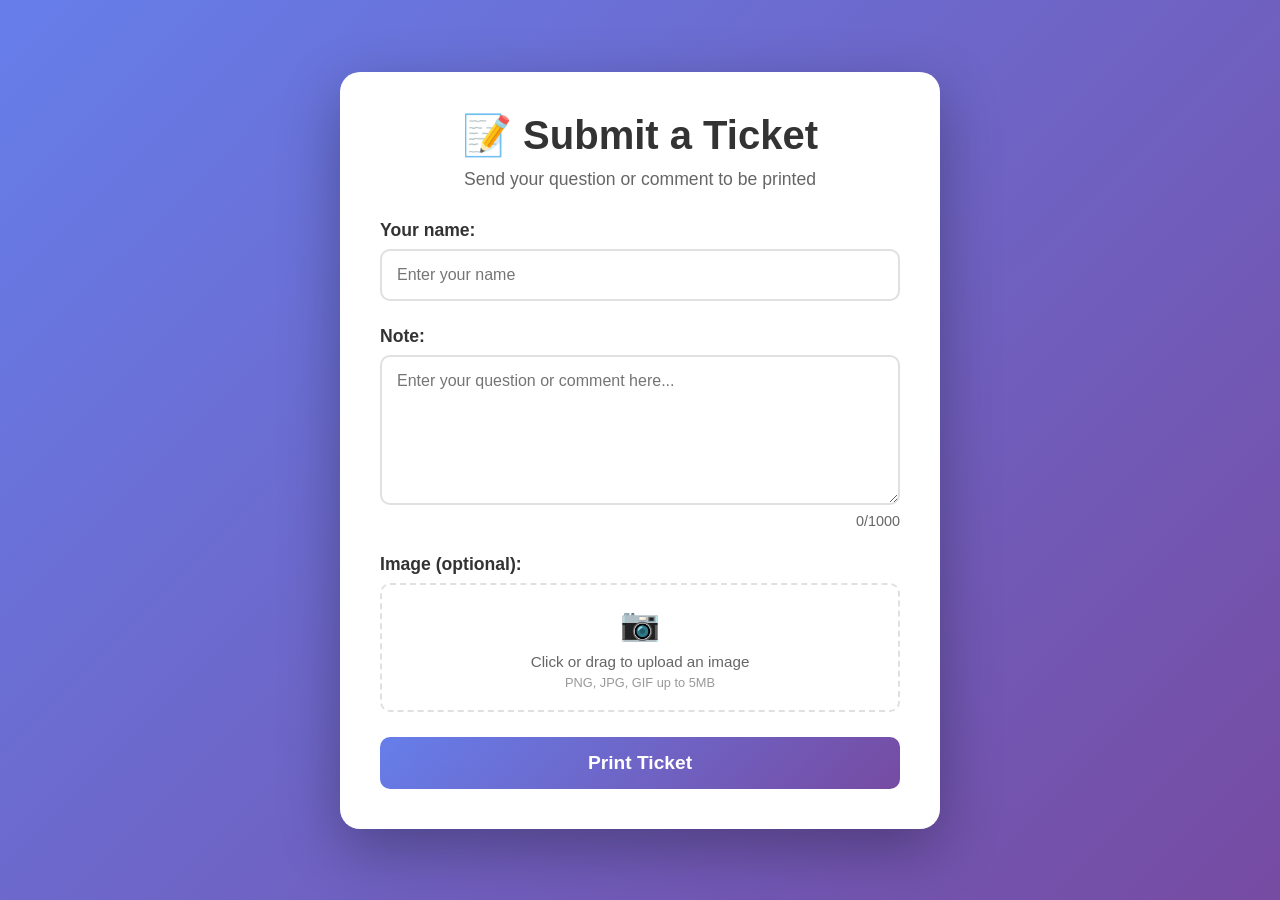
==== frontend/index.html @ 3536d5ab "Refactor local API URL to dynamically use hostname for development environment" ====
<!DOCTYPE html>
<html lang="en">
<head>
    <meta charset="UTF-8">
    <meta name="viewport" content="width=device-width, initial-scale=1.0">
    <title>Ticket Submission</title>
    <!-- <script src="https://www.google.com/recaptcha/api.js" async defer></script> -->
    <style>
        * {
            margin: 0;
            padding: 0;
            box-sizing: border-box;
        }

        body {
            font-family: 'Segoe UI', Tahoma, Geneva, Verdana, sans-serif;
            background: linear-gradient(135deg, #667eea 0%, #764ba2 100%);
            min-height: 100vh;
            display: flex;
            justify-content: center;
            align-items: center;
            padding: 20px;
        }

        .container {
            background: white;
            border-radius: 20px;
            box-shadow: 0 20px 60px rgba(0, 0, 0, 0.3);
            max-width: 600px;
            width: 100%;
            padding: 40px;
        }

        h1 {
            color: #333;
            text-align: center;
            margin-bottom: 10px;
            font-size: 2.5em;
        }

        .subtitle {
            text-align: center;
            color: #666;
            margin-bottom: 30px;
            font-size: 1.1em;
        }

        .form-group {
            margin-bottom: 25px;
        }

        label {
            display: block;
            margin-bottom: 8px;
            color: #333;
            font-weight: 600;
            font-size: 1.1em;
        }

        input[type="text"], textarea {
            width: 100%;
            padding: 15px;
            border: 2px solid #e0e0e0;
            border-radius: 10px;
            font-size: 1em;
            font-family: inherit;
            transition: border-color 0.3s;
        }

        input[type="text"]:focus, textarea:focus {
            outline: none;
            border-color: #667eea;
        }

        textarea {
            resize: vertical;
            min-height: 150px;
        }

        .image-upload-container {
            border: 2px dashed #e0e0e0;
            border-radius: 10px;
            padding: 20px;
            text-align: center;
            cursor: pointer;
            transition: border-color 0.3s, background-color 0.3s;
        }

        .image-upload-container:hover {
            border-color: #667eea;
            background-color: #f8f9ff;
        }

        .image-upload-container.has-image {
            border-style: solid;
            border-color: #667eea;
        }

        .image-upload-container input[type="file"] {
            display: none;
        }

        .upload-icon {
            font-size: 2em;
            margin-bottom: 10px;
        }

        .upload-text {
            color: #666;
            font-size: 0.95em;
        }

        .upload-hint {
            color: #999;
            font-size: 0.8em;
            margin-top: 5px;
        }

        .image-preview {
            max-width: 100%;
            max-height: 200px;
            border-radius: 8px;
            margin-top: 10px;
            display: none;
        }

        .image-preview.visible {
            display: block;
        }

        .remove-image-btn {
            background: #ff4757;
            color: white;
            border: none;
            padding: 8px 16px;
            border-radius: 5px;
            cursor: pointer;
            font-size: 0.9em;
            margin-top: 10px;
            transition: background-color 0.2s;
        }

        .remove-image-btn:hover {
            background: #ff3344;
        }

        .submit-btn {
            width: 100%;
            padding: 15px;
            background: linear-gradient(135deg, #667eea 0%, #764ba2 100%);
            color: white;
            border: none;
            border-radius: 10px;
            font-size: 1.2em;
            font-weight: 600;
            cursor: pointer;
            transition: transform 0.2s, box-shadow 0.2s;
        }

        .submit-btn:hover {
            transform: translateY(-2px);
            box-shadow: 0 10px 25px rgba(102, 126, 234, 0.4);
        }

        .submit-btn:active {
            transform: translateY(0);
        }

        .submit-btn:disabled {
            background: #ccc;
            cursor: not-allowed;
            transform: none;
        }

        .message {
            margin-top: 20px;
            padding: 15px;
            border-radius: 10px;
            text-align: center;
            font-weight: 500;
            display: none;
        }

        .message.success {
            background: #d4edda;
            color: #155724;
            border: 1px solid #c3e6cb;
            display: block;
        }

        .message.error {
            background: #f8d7da;
            color: #721c24;
            border: 1px solid #f5c6cb;
            display: block;
        }

        .message.info {
            background: #d1ecf1;
            color: #0c5460;
            border: 1px solid #bee5eb;
            display: block;
        }

        @keyframes spin {
            0% { transform: rotate(0deg); }
            100% { transform: rotate(360deg); }
        }

        .loading {
            display: inline-block;
            width: 20px;
            height: 20px;
            border: 3px solid rgba(255,255,255,.3);
            border-radius: 50%;
            border-top-color: #fff;
            animation: spin 1s ease-in-out infinite;
            margin-right: 10px;
        }
    </style>
</head>
<body>
    <div class="container">
        <h1>📝 Submit a Ticket</h1>
        <p class="subtitle">Send your question or comment to be printed</p>
        
        <form id="ticketForm">
            <div class="form-group">
                <label for="from_name">Your name:</label>
                <input type="text" id="from_name" name="from_name" placeholder="Enter your name" autocomplete="name" required maxlength="100">
            </div>
            
            <div class="form-group">
                <label for="question">Note:</label>
                <textarea id="question" name="question" placeholder="Enter your question or comment here..." required maxlength="1000"></textarea>
                <div style="text-align: right; margin-top: 4px; color: #666; font-size: 0.9em;">
                    <span id="charCount">0</span>/1000
                </div>
            </div>

            <div class="form-group">
                <label>Image (optional):</label>
                <div class="image-upload-container" id="imageUploadContainer">
                    <input type="file" id="imageInput" name="image" accept="image/*">
                    <div class="upload-icon">📷</div>
                    <div class="upload-text">Click or drag to upload an image</div>
                    <div class="upload-hint">PNG, JPG, GIF up to 5MB</div>
                    <img id="imagePreview" class="image-preview" alt="Preview">
                    <button type="button" class="remove-image-btn" id="removeImageBtn" style="display: none;">Remove Image</button>
                </div>
            </div>
            
            <!-- reCAPTCHA disabled for now
            <div class="form-group" style="margin-top: 20px;">
                <div class="g-recaptcha" id="recaptcha-container" data-sitekey="YOUR_RECAPTCHA_SITE_KEY"></div>
            </div>
            -->
            
            <button type="submit" class="submit-btn" id="submitBtn">
                Print Ticket
            </button>
        </form>
        
        <div class="message" id="message"></div>
        <!-- Optional: Add your attribution here -->
        <!-- <div style="margin-top: 24px; text-align: center; color: #000;">
            <a href="YOUR_WEBSITE_URL" target="_blank" rel="noopener noreferrer" style="color: #000; text-decoration: underline;">By YOUR_NAME</a>
        </div> -->
    </div>

    <script>
        // API endpoint configuration
        // This will be dynamically set based on environment
        const API_URL = (() => {
            const hostname = window.location.hostname;
            
            // Local development
            if (hostname === 'localhost' || hostname === '127.0.0.1') {
                return `http://${hostname}:5000`;
            }
            
            // Check for Netlify environment variable
            if (window._env && window._env.REACT_APP_API_URL) {
                return window._env.REACT_APP_API_URL;
            }
            
            // In production, set this to your ngrok, Cloudflare tunnel, or exposed Raspberry Pi URL
            // Example: 'https://abc123.ngrok.io' or 'https://your-tunnel.trycloudflare.com'
            // Replace 'YOUR_API_URL_HERE' below with your actual API URL
            // OR set via Netlify environment variable REACT_APP_API_URL (requires build step)
            const productionApiUrl = 'YOUR_API_URL_HERE';
            
            return productionApiUrl || '/api';
        })();

        const form = document.getElementById('ticketForm');
        const messageDiv = document.getElementById('message');
        const submitBtn = document.getElementById('submitBtn');
        const questionField = document.getElementById('question');
        const charCount = document.getElementById('charCount');
        const imageInput = document.getElementById('imageInput');
        const imagePreview = document.getElementById('imagePreview');
        const imageUploadContainer = document.getElementById('imageUploadContainer');
        const removeImageBtn = document.getElementById('removeImageBtn');
        
        let selectedImageBase64 = null;
        
        // Update character count in real-time
        questionField.addEventListener('input', () => {
            charCount.textContent = questionField.value.length;
        });

        // Image upload handling
        imageUploadContainer.addEventListener('click', (e) => {
            if (e.target !== removeImageBtn) {
                imageInput.click();
            }
        });

        // Drag and drop support
        imageUploadContainer.addEventListener('dragover', (e) => {
            e.preventDefault();
            imageUploadContainer.style.borderColor = '#667eea';
            imageUploadContainer.style.backgroundColor = '#f8f9ff';
        });

        imageUploadContainer.addEventListener('dragleave', (e) => {
            e.preventDefault();
            if (!selectedImageBase64) {
                imageUploadContainer.style.borderColor = '#e0e0e0';
                imageUploadContainer.style.backgroundColor = '';
            }
        });

        imageUploadContainer.addEventListener('drop', (e) => {
            e.preventDefault();
            const files = e.dataTransfer.files;
            if (files.length > 0) {
                handleImageFile(files[0]);
            }
        });

        imageInput.addEventListener('change', (e) => {
            if (e.target.files.length > 0) {
                handleImageFile(e.target.files[0]);
            }
        });

        removeImageBtn.addEventListener('click', (e) => {
            e.stopPropagation();
            clearImage();
        });

        function handleImageFile(file) {
            // Validate file type
            if (!file.type.startsWith('image/')) {
                showMessage('Please select a valid image file.', 'error');
                return;
            }

            // Validate file size (5MB max)
            if (file.size > 5 * 1024 * 1024) {
                showMessage('Image must be less than 5MB.', 'error');
                return;
            }

            const reader = new FileReader();
            reader.onload = (e) => {
                selectedImageBase64 = e.target.result;
                imagePreview.src = selectedImageBase64;
                imagePreview.classList.add('visible');
                imageUploadContainer.classList.add('has-image');
                imageUploadContainer.querySelector('.upload-icon').style.display = 'none';
                imageUploadContainer.querySelector('.upload-text').style.display = 'none';
                imageUploadContainer.querySelector('.upload-hint').style.display = 'none';
                removeImageBtn.style.display = 'inline-block';
            };
            reader.readAsDataURL(file);
        }

        function clearImage() {
            selectedImageBase64 = null;
            imageInput.value = '';
            imagePreview.src = '';
            imagePreview.classList.remove('visible');
            imageUploadContainer.classList.remove('has-image');
            imageUploadContainer.querySelector('.upload-icon').style.display = '';
            imageUploadContainer.querySelector('.upload-text').style.display = '';
            imageUploadContainer.querySelector('.upload-hint').style.display = '';
            removeImageBtn.style.display = 'none';
            imageUploadContainer.style.borderColor = '#e0e0e0';
            imageUploadContainer.style.backgroundColor = '';
        }

        form.addEventListener('submit', async (e) => {
            e.preventDefault();
            
            const fromName = document.getElementById('from_name').value.trim();
            const question = document.getElementById('question').value.trim();
            
            if (!fromName) {
                showMessage('Please enter your name.', 'error');
                return;
            }
            
            if (fromName.length > 100) {
                showMessage('Name must be 100 characters or less.', 'error');
                return;
            }
            
            if (!question) {
                showMessage('Please enter a question or comment.', 'error');
                return;
            }
            
            if (question.length > 1000) {
                showMessage('Message must be 1000 characters or less.', 'error');
                return;
            }
            
            submitBtn.disabled = true;
            submitBtn.innerHTML = '<span class="loading"></span>Printing...';
            
            // Build request payload
            const payload = {
                from_name: fromName,
                question: question
            };
            
            // Include image if one was selected
            if (selectedImageBase64) {
                payload.image = selectedImageBase64;
            }

            // Log to database in parallel (only in production, skip on localhost)
            if (window.location.hostname !== 'localhost' && window.location.hostname !== '127.0.0.1') {
                fetch('/.netlify/functions/log-ticket', {
                    method: 'POST',
                    headers: {
                        'Content-Type': 'application/json',
                    },
                    body: JSON.stringify({
                        from_name: fromName,
                        question: question,
                        has_image: !!selectedImageBase64
                    })
                }).catch(err => console.error('Database log error:', err));
            }
            
            try {
                const response = await fetch(`${API_URL}/submit_ticket`, {
                    method: 'POST',
                    headers: {
                        'Content-Type': 'application/json',
                    },
                    body: JSON.stringify(payload)
                });
                
                const data = await response.json();
                
                if (data.success) {
                    showMessage(data.message || 'Ticket printed successfully! ✓', 'success');
                    form.reset();
                    charCount.textContent = '0';
                    clearImage();
                } else {
                    const errorMsg = data.error || 'Unknown error from server';
                    showMessage(`Error: ${errorMsg}`, 'error');
                    console.error('API Error:', data);
                }
            } catch (error) {
                let errorMsg = 'Could not connect to the print server. ';
                if (error.message.includes('Failed to fetch') || error.message.includes('NetworkError')) {
                    errorMsg += `Make sure the backend is running at ${API_URL}`;
                } else {
                    errorMsg += error.message;
                }
                showMessage(errorMsg, 'error');
                console.error('Network/API Error:', error);
            } finally {
                submitBtn.disabled = false;
                submitBtn.innerHTML = 'Print Ticket';
            }
        });
        
        function showMessage(text, type) {
            messageDiv.innerHTML = text;
            messageDiv.className = 'message ' + type;
            
            if (type === 'success') {
                setTimeout(() => {
                    messageDiv.style.display = 'none';
                }, 5000);
            }
        }
    </script>
</body>
</html>
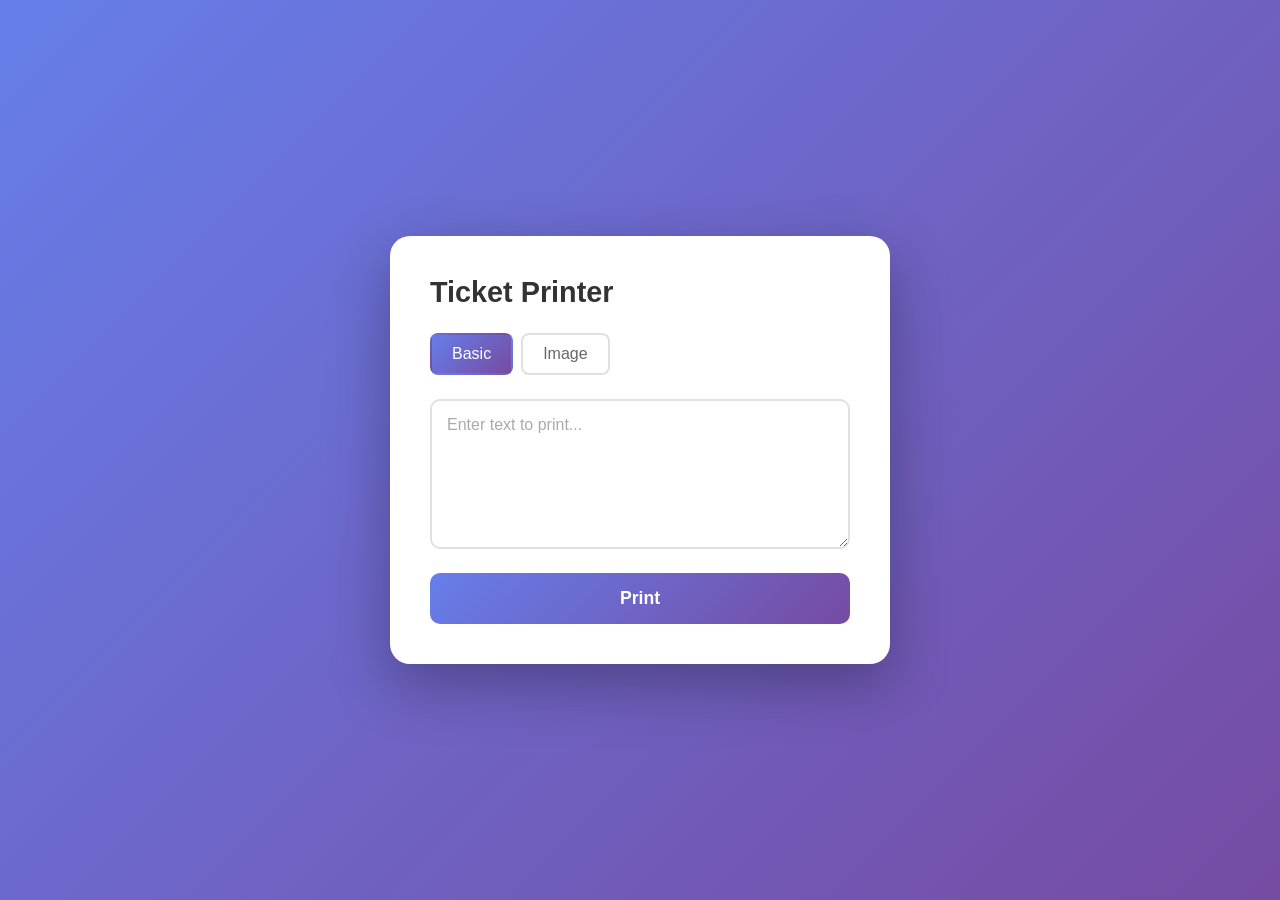
==== commit be06ee3a: "Redesign frontend with tabbed UI for basic text and image printing - Replace ticket submission form " ====
--- a/frontend/index.html
+++ b/frontend/index.html
@@ -3,8 +3,7 @@
 <head>
     <meta charset="UTF-8">
     <meta name="viewport" content="width=device-width, initial-scale=1.0">
-    <title>Ticket Submission</title>
-    <!-- <script src="https://www.google.com/recaptcha/api.js" async defer></script> -->
+    <title>Ticket Printer</title>
     <style>
         * {
             margin: 0;
@@ -26,38 +25,63 @@
             background: white;
             border-radius: 20px;
             box-shadow: 0 20px 60px rgba(0, 0, 0, 0.3);
-            max-width: 600px;
+            max-width: 500px;
             width: 100%;
             padding: 40px;
         }
 
         h1 {
             color: #333;
-            text-align: center;
-            margin-bottom: 10px;
-            font-size: 2.5em;
-        }
-
-        .subtitle {
-            text-align: center;
+            text-align: left;
+            margin-bottom: 24px;
+            font-size: 1.8em;
+            font-weight: 600;
+        }
+
+        /* Tab Navigation */
+        .tab-nav {
+            display: flex;
+            gap: 8px;
+            margin-bottom: 24px;
+        }
+
+        .tab-btn {
+            padding: 10px 20px;
+            border: 2px solid #e0e0e0;
+            background: white;
+            border-radius: 8px;
+            font-size: 1em;
+            font-weight: 500;
             color: #666;
-            margin-bottom: 30px;
-            font-size: 1.1em;
+            cursor: pointer;
+            transition: all 0.2s ease;
+        }
+
+        .tab-btn:hover {
+            border-color: #667eea;
+            color: #667eea;
+        }
+
+        .tab-btn.active {
+            background: linear-gradient(135deg, #667eea 0%, #764ba2 100%);
+            border-color: transparent;
+            color: white;
+        }
+
+        /* Tab Content */
+        .tab-content {
+            display: none;
+        }
+
+        .tab-content.active {
+            display: block;
         }
 
         .form-group {
-            margin-bottom: 25px;
-        }
-
-        label {
-            display: block;
-            margin-bottom: 8px;
-            color: #333;
-            font-weight: 600;
-            font-size: 1.1em;
-        }
-
-        input[type="text"], textarea {
+            margin-bottom: 20px;
+        }
+
+        textarea {
             width: 100%;
             padding: 15px;
             border: 2px solid #e0e0e0;
@@ -65,22 +89,23 @@
             font-size: 1em;
             font-family: inherit;
             transition: border-color 0.3s;
-        }
-
-        input[type="text"]:focus, textarea:focus {
+            resize: vertical;
+            min-height: 150px;
+        }
+
+        textarea:focus {
             outline: none;
             border-color: #667eea;
         }
 
-        textarea {
-            resize: vertical;
-            min-height: 150px;
+        textarea::placeholder {
+            color: #aaa;
         }
 
         .image-upload-container {
             border: 2px dashed #e0e0e0;
             border-radius: 10px;
-            padding: 20px;
+            padding: 40px 20px;
             text-align: center;
             cursor: pointer;
             transition: border-color 0.3s, background-color 0.3s;
@@ -94,6 +119,7 @@
         .image-upload-container.has-image {
             border-style: solid;
             border-color: #667eea;
+            padding: 20px;
         }
 
         .image-upload-container input[type="file"] {
@@ -101,19 +127,19 @@
         }
 
         .upload-icon {
-            font-size: 2em;
-            margin-bottom: 10px;
+            font-size: 2.5em;
+            margin-bottom: 12px;
         }
 
         .upload-text {
             color: #666;
-            font-size: 0.95em;
+            font-size: 1em;
         }
 
         .upload-hint {
             color: #999;
-            font-size: 0.8em;
-            margin-top: 5px;
+            font-size: 0.85em;
+            margin-top: 8px;
         }
 
         .image-preview {
@@ -151,7 +177,7 @@
             color: white;
             border: none;
             border-radius: 10px;
-            font-size: 1.2em;
+            font-size: 1.1em;
             font-weight: 600;
             cursor: pointer;
             transition: transform 0.2s, box-shadow 0.2s;
@@ -192,13 +218,6 @@
             background: #f8d7da;
             color: #721c24;
             border: 1px solid #f5c6cb;
-            display: block;
-        }
-
-        .message.info {
-            background: #d1ecf1;
-            color: #0c5460;
-            border: 1px solid #bee5eb;
             display: block;
         }
 
@@ -221,94 +240,102 @@
 </head>
 <body>
     <div class="container">
-        <h1>📝 Submit a Ticket</h1>
-        <p class="subtitle">Send your question or comment to be printed</p>
+        <h1>Ticket Printer</h1>
         
-        <form id="ticketForm">
-            <div class="form-group">
-                <label for="from_name">Your name:</label>
-                <input type="text" id="from_name" name="from_name" placeholder="Enter your name" autocomplete="name" required maxlength="100">
-            </div>
-            
-            <div class="form-group">
-                <label for="question">Note:</label>
-                <textarea id="question" name="question" placeholder="Enter your question or comment here..." required maxlength="1000"></textarea>
-                <div style="text-align: right; margin-top: 4px; color: #666; font-size: 0.9em;">
-                    <span id="charCount">0</span>/1000
+        <!-- Tab Navigation -->
+        <div class="tab-nav">
+            <button class="tab-btn active" data-tab="basic">Basic</button>
+            <button class="tab-btn" data-tab="image">Image</button>
+        </div>
+
+        <!-- Basic Tab -->
+        <div id="tab-basic" class="tab-content active">
+            <form id="basicForm">
+                <div class="form-group">
+                    <textarea id="basicText" name="text" placeholder="Enter text to print..." required maxlength="1000"></textarea>
                 </div>
-            </div>
-
-            <div class="form-group">
-                <label>Image (optional):</label>
-                <div class="image-upload-container" id="imageUploadContainer">
-                    <input type="file" id="imageInput" name="image" accept="image/*">
-                    <div class="upload-icon">📷</div>
-                    <div class="upload-text">Click or drag to upload an image</div>
-                    <div class="upload-hint">PNG, JPG, GIF up to 5MB</div>
-                    <img id="imagePreview" class="image-preview" alt="Preview">
-                    <button type="button" class="remove-image-btn" id="removeImageBtn" style="display: none;">Remove Image</button>
+                <button type="submit" class="submit-btn" id="basicSubmitBtn">Print</button>
+            </form>
+        </div>
+
+        <!-- Image Tab -->
+        <div id="tab-image" class="tab-content">
+            <form id="imageForm">
+                <div class="form-group">
+                    <div class="image-upload-container" id="imageUploadContainer">
+                        <input type="file" id="imageInput" name="image" accept="image/*">
+                        <div class="upload-icon">📷</div>
+                        <div class="upload-text">Click or drag to upload an image</div>
+                        <div class="upload-hint">PNG, JPG, GIF up to 5MB</div>
+                        <img id="imagePreview" class="image-preview" alt="Preview">
+                        <button type="button" class="remove-image-btn" id="removeImageBtn" style="display: none;">Remove Image</button>
+                    </div>
                 </div>
-            </div>
-            
-            <!-- reCAPTCHA disabled for now
-            <div class="form-group" style="margin-top: 20px;">
-                <div class="g-recaptcha" id="recaptcha-container" data-sitekey="YOUR_RECAPTCHA_SITE_KEY"></div>
-            </div>
-            -->
-            
-            <button type="submit" class="submit-btn" id="submitBtn">
-                Print Ticket
-            </button>
-        </form>
+                <button type="submit" class="submit-btn" id="imageSubmitBtn">Print</button>
+            </form>
+        </div>
         
         <div class="message" id="message"></div>
-        <!-- Optional: Add your attribution here -->
-        <!-- <div style="margin-top: 24px; text-align: center; color: #000;">
-            <a href="YOUR_WEBSITE_URL" target="_blank" rel="noopener noreferrer" style="color: #000; text-decoration: underline;">By YOUR_NAME</a>
-        </div> -->
     </div>
 
     <script>
         // API endpoint configuration
-        // This will be dynamically set based on environment
         const API_URL = (() => {
             const hostname = window.location.hostname;
             
-            // Local development
             if (hostname === 'localhost' || hostname === '127.0.0.1') {
                 return `http://${hostname}:5000`;
             }
             
-            // Check for Netlify environment variable
             if (window._env && window._env.REACT_APP_API_URL) {
                 return window._env.REACT_APP_API_URL;
             }
             
-            // In production, set this to your ngrok, Cloudflare tunnel, or exposed Raspberry Pi URL
-            // Example: 'https://abc123.ngrok.io' or 'https://your-tunnel.trycloudflare.com'
-            // Replace 'YOUR_API_URL_HERE' below with your actual API URL
-            // OR set via Netlify environment variable REACT_APP_API_URL (requires build step)
             const productionApiUrl = 'YOUR_API_URL_HERE';
-            
             return productionApiUrl || '/api';
         })();
 
-        const form = document.getElementById('ticketForm');
-        const messageDiv = document.getElementById('message');
-        const submitBtn = document.getElementById('submitBtn');
-        const questionField = document.getElementById('question');
-        const charCount = document.getElementById('charCount');
+        // Tab navigation
+        const tabBtns = document.querySelectorAll('.tab-btn');
+        const tabContents = document.querySelectorAll('.tab-content');
+
+        tabBtns.forEach(btn => {
+            btn.addEventListener('click', () => {
+                const tabId = btn.dataset.tab;
+                
+                // Update button states
+                tabBtns.forEach(b => b.classList.remove('active'));
+                btn.classList.add('active');
+                
+                // Update content visibility
+                tabContents.forEach(content => {
+                    content.classList.remove('active');
+                    if (content.id === `tab-${tabId}`) {
+                        content.classList.add('active');
+                    }
+                });
+                
+                // Clear any messages when switching tabs
+                hideMessage();
+            });
+        });
+
+        // Basic form elements
+        const basicForm = document.getElementById('basicForm');
+        const basicText = document.getElementById('basicText');
+        const basicSubmitBtn = document.getElementById('basicSubmitBtn');
+
+        // Image form elements
+        const imageForm = document.getElementById('imageForm');
         const imageInput = document.getElementById('imageInput');
         const imagePreview = document.getElementById('imagePreview');
         const imageUploadContainer = document.getElementById('imageUploadContainer');
         const removeImageBtn = document.getElementById('removeImageBtn');
+        const imageSubmitBtn = document.getElementById('imageSubmitBtn');
+        
+        const messageDiv = document.getElementById('message');
         
         let selectedImageBase64 = null;
-        
-        // Update character count in real-time
-        questionField.addEventListener('input', () => {
-            charCount.textContent = questionField.value.length;
-        });
 
         // Image upload handling
         imageUploadContainer.addEventListener('click', (e) => {
@@ -352,13 +379,11 @@
         });
 
         function handleImageFile(file) {
-            // Validate file type
             if (!file.type.startsWith('image/')) {
                 showMessage('Please select a valid image file.', 'error');
                 return;
             }
 
-            // Validate file size (5MB max)
             if (file.size > 5 * 1024 * 1024) {
                 showMessage('Image must be less than 5MB.', 'error');
                 return;
@@ -392,94 +417,85 @@
             imageUploadContainer.style.backgroundColor = '';
         }
 
-        form.addEventListener('submit', async (e) => {
+        // Basic form submission
+        basicForm.addEventListener('submit', async (e) => {
             e.preventDefault();
             
-            const fromName = document.getElementById('from_name').value.trim();
-            const question = document.getElementById('question').value.trim();
-            
-            if (!fromName) {
-                showMessage('Please enter your name.', 'error');
+            const text = basicText.value.trim();
+            
+            if (!text) {
+                showMessage('Please enter some text.', 'error');
                 return;
             }
             
-            if (fromName.length > 100) {
-                showMessage('Name must be 100 characters or less.', 'error');
-                return;
-            }
-            
-            if (!question) {
-                showMessage('Please enter a question or comment.', 'error');
-                return;
-            }
-            
-            if (question.length > 1000) {
-                showMessage('Message must be 1000 characters or less.', 'error');
-                return;
-            }
-            
-            submitBtn.disabled = true;
-            submitBtn.innerHTML = '<span class="loading"></span>Printing...';
-            
-            // Build request payload
-            const payload = {
-                from_name: fromName,
-                question: question
-            };
-            
-            // Include image if one was selected
-            if (selectedImageBase64) {
-                payload.image = selectedImageBase64;
-            }
-
-            // Log to database in parallel (only in production, skip on localhost)
-            if (window.location.hostname !== 'localhost' && window.location.hostname !== '127.0.0.1') {
-                fetch('/.netlify/functions/log-ticket', {
+            basicSubmitBtn.disabled = true;
+            basicSubmitBtn.innerHTML = '<span class="loading"></span>Printing...';
+            
+            try {
+                const response = await fetch(`${API_URL}/print`, {
                     method: 'POST',
                     headers: {
                         'Content-Type': 'application/json',
                     },
                     body: JSON.stringify({
-                        from_name: fromName,
-                        question: question,
-                        has_image: !!selectedImageBase64
+                        type: 'text',
+                        content: text
                     })
-                }).catch(err => console.error('Database log error:', err));
-            }
+                });
+                
+                const data = await response.json();
+                
+                if (data.success) {
+                    showMessage(data.message || 'Printed successfully! ✓', 'success');
+                    basicForm.reset();
+                } else {
+                    showMessage(`Error: ${data.error || 'Unknown error'}`, 'error');
+                }
+            } catch (error) {
+                showMessage(`Could not connect to printer. ${error.message}`, 'error');
+            } finally {
+                basicSubmitBtn.disabled = false;
+                basicSubmitBtn.innerHTML = 'Print';
+            }
+        });
+
+        // Image form submission
+        imageForm.addEventListener('submit', async (e) => {
+            e.preventDefault();
+            
+            if (!selectedImageBase64) {
+                showMessage('Please select an image.', 'error');
+                return;
+            }
+            
+            imageSubmitBtn.disabled = true;
+            imageSubmitBtn.innerHTML = '<span class="loading"></span>Printing...';
             
             try {
-                const response = await fetch(`${API_URL}/submit_ticket`, {
+                const response = await fetch(`${API_URL}/print`, {
                     method: 'POST',
                     headers: {
                         'Content-Type': 'application/json',
                     },
-                    body: JSON.stringify(payload)
+                    body: JSON.stringify({
+                        type: 'image',
+                        content: selectedImageBase64
+                    })
                 });
                 
                 const data = await response.json();
                 
                 if (data.success) {
-                    showMessage(data.message || 'Ticket printed successfully! ✓', 'success');
-                    form.reset();
-                    charCount.textContent = '0';
+                    showMessage(data.message || 'Printed successfully! ✓', 'success');
                     clearImage();
                 } else {
-                    const errorMsg = data.error || 'Unknown error from server';
-                    showMessage(`Error: ${errorMsg}`, 'error');
-                    console.error('API Error:', data);
+                    showMessage(`Error: ${data.error || 'Unknown error'}`, 'error');
                 }
             } catch (error) {
-                let errorMsg = 'Could not connect to the print server. ';
-                if (error.message.includes('Failed to fetch') || error.message.includes('NetworkError')) {
-                    errorMsg += `Make sure the backend is running at ${API_URL}`;
-                } else {
-                    errorMsg += error.message;
-                }
-                showMessage(errorMsg, 'error');
-                console.error('Network/API Error:', error);
+                showMessage(`Could not connect to printer. ${error.message}`, 'error');
             } finally {
-                submitBtn.disabled = false;
-                submitBtn.innerHTML = 'Print Ticket';
+                imageSubmitBtn.disabled = false;
+                imageSubmitBtn.innerHTML = 'Print';
             }
         });
         
@@ -493,7 +509,11 @@
                 }, 5000);
             }
         }
+
+        function hideMessage() {
+            messageDiv.className = 'message';
+            messageDiv.style.display = 'none';
+        }
     </script>
 </body>
 </html>
-
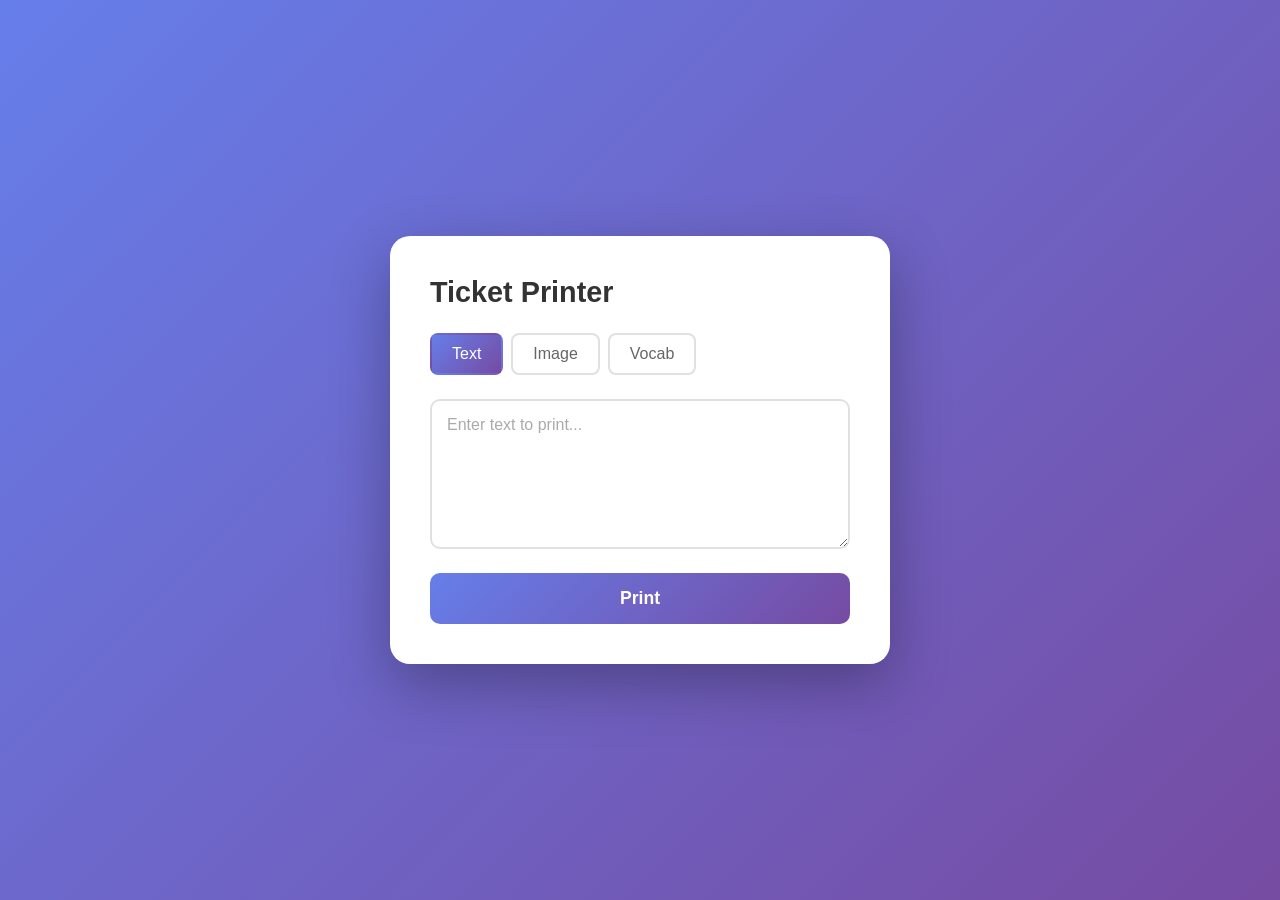
==== commit a1031213: "Add Vocab tab with daily word of the day feature - Rename Basic tab to Text - Add Vocab tab with cur" ====
--- a/frontend/index.html
+++ b/frontend/index.html
@@ -236,6 +236,79 @@
             animation: spin 1s ease-in-out infinite;
             margin-right: 10px;
         }
+
+        /* Vocab Tab Styles */
+        .vocab-card {
+            background: #f8f9ff;
+            border: 2px solid #e0e0e0;
+            border-radius: 10px;
+            padding: 24px;
+            margin-bottom: 20px;
+            min-height: 180px;
+        }
+
+        .vocab-loading {
+            display: flex;
+            align-items: center;
+            justify-content: center;
+            color: #666;
+            padding: 40px 0;
+        }
+
+        .vocab-loading .loading {
+            border: 3px solid rgba(102, 126, 234, 0.3);
+            border-top-color: #667eea;
+        }
+
+        .vocab-word {
+            font-size: 1.6em;
+            font-weight: 700;
+            color: #333;
+            margin-bottom: 4px;
+        }
+
+        .vocab-phonetic {
+            font-size: 1em;
+            color: #888;
+            font-style: italic;
+            margin-bottom: 12px;
+        }
+
+        .vocab-pos {
+            display: inline-block;
+            background: linear-gradient(135deg, #667eea 0%, #764ba2 100%);
+            color: white;
+            padding: 4px 12px;
+            border-radius: 20px;
+            font-size: 0.85em;
+            font-weight: 500;
+            margin-bottom: 12px;
+        }
+
+        .vocab-definition {
+            font-size: 1em;
+            color: #444;
+            line-height: 1.5;
+            margin-bottom: 12px;
+        }
+
+        .vocab-example {
+            font-size: 0.95em;
+            color: #666;
+            font-style: italic;
+            padding-left: 12px;
+            border-left: 3px solid #667eea;
+        }
+
+        .vocab-example:empty {
+            display: none;
+        }
+
+        .vocab-error {
+            color: #721c24;
+            text-align: center;
+            padding: 40px 0;
+        }
     </style>
 </head>
 <body>
@@ -244,12 +317,13 @@
         
         <!-- Tab Navigation -->
         <div class="tab-nav">
-            <button class="tab-btn active" data-tab="basic">Basic</button>
+            <button class="tab-btn active" data-tab="text">Text</button>
             <button class="tab-btn" data-tab="image">Image</button>
+            <button class="tab-btn" data-tab="vocab">Vocab</button>
         </div>
 
-        <!-- Basic Tab -->
-        <div id="tab-basic" class="tab-content active">
+        <!-- Text Tab -->
+        <div id="tab-text" class="tab-content active">
             <form id="basicForm">
                 <div class="form-group">
                     <textarea id="basicText" name="text" placeholder="Enter text to print..." required maxlength="1000"></textarea>
@@ -273,6 +347,26 @@
                 </div>
                 <button type="submit" class="submit-btn" id="imageSubmitBtn">Print</button>
             </form>
+        </div>
+
+        <!-- Vocab Tab -->
+        <div id="tab-vocab" class="tab-content">
+            <div class="vocab-card">
+                <div class="vocab-loading" id="vocabLoading">
+                    <span class="loading"></span> Loading word of the day...
+                </div>
+                <div class="vocab-content" id="vocabContent" style="display: none;">
+                    <div class="vocab-word" id="vocabWord"></div>
+                    <div class="vocab-phonetic" id="vocabPhonetic"></div>
+                    <div class="vocab-pos" id="vocabPos"></div>
+                    <div class="vocab-definition" id="vocabDefinition"></div>
+                    <div class="vocab-example" id="vocabExample"></div>
+                </div>
+                <div class="vocab-error" id="vocabError" style="display: none;">
+                    Could not load vocabulary word. Please try again later.
+                </div>
+            </div>
+            <button type="button" class="submit-btn" id="vocabSubmitBtn">Print</button>
         </div>
         
         <div class="message" id="message"></div>
@@ -514,6 +608,132 @@
             messageDiv.className = 'message';
             messageDiv.style.display = 'none';
         }
+
+        // Vocab functionality
+        const vocabWords = [
+            'ephemeral', 'serendipity', 'eloquent', 'ubiquitous', 'pragmatic',
+            'resilient', 'meticulous', 'candid', 'diligent', 'empathy',
+            'ambiguous', 'benevolent', 'capricious', 'deferential', 'ebullient',
+            'fastidious', 'gregarious', 'hackneyed', 'iconoclast', 'juxtapose',
+            'kinetic', 'lucid', 'malleable', 'nonchalant', 'obstinate',
+            'penchant', 'quintessential', 'reticent', 'sanguine', 'tenacious',
+            'verbose', 'whimsical', 'zealous', 'aesthetic', 'brevity',
+            'cogent', 'disparate', 'exacerbate', 'fortuitous', 'gratuitous',
+            'hyperbole', 'innate', 'jovial', 'keen', 'lethargic',
+            'mundane', 'nuance', 'ostentatious', 'paradox', 'querulous'
+        ];
+
+        let currentVocabData = null;
+
+        function getDailyWord() {
+            const now = new Date();
+            const start = new Date(now.getFullYear(), 0, 0);
+            const diff = now - start;
+            const oneDay = 1000 * 60 * 60 * 24;
+            const dayOfYear = Math.floor(diff / oneDay);
+            return vocabWords[dayOfYear % vocabWords.length];
+        }
+
+        async function loadVocabWord() {
+            const vocabLoading = document.getElementById('vocabLoading');
+            const vocabContent = document.getElementById('vocabContent');
+            const vocabError = document.getElementById('vocabError');
+            
+            vocabLoading.style.display = 'flex';
+            vocabContent.style.display = 'none';
+            vocabError.style.display = 'none';
+
+            const word = getDailyWord();
+
+            try {
+                const response = await fetch(`https://api.dictionaryapi.dev/api/v2/entries/en/${word}`);
+                if (!response.ok) throw new Error('Word not found');
+                
+                const data = await response.json();
+                const entry = data[0];
+                const meaning = entry.meanings[0];
+                const definition = meaning.definitions[0];
+
+                currentVocabData = {
+                    word: entry.word,
+                    phonetic: entry.phonetic || (entry.phonetics && entry.phonetics[0]?.text) || '',
+                    partOfSpeech: meaning.partOfSpeech,
+                    definition: definition.definition,
+                    example: definition.example || ''
+                };
+
+                document.getElementById('vocabWord').textContent = currentVocabData.word;
+                document.getElementById('vocabPhonetic').textContent = currentVocabData.phonetic;
+                document.getElementById('vocabPos').textContent = currentVocabData.partOfSpeech;
+                document.getElementById('vocabDefinition').textContent = currentVocabData.definition;
+                document.getElementById('vocabExample').textContent = currentVocabData.example ? `"${currentVocabData.example}"` : '';
+
+                vocabLoading.style.display = 'none';
+                vocabContent.style.display = 'block';
+            } catch (error) {
+                console.error('Failed to load vocab:', error);
+                vocabLoading.style.display = 'none';
+                vocabError.style.display = 'block';
+            }
+        }
+
+        // Vocab form submission
+        const vocabSubmitBtn = document.getElementById('vocabSubmitBtn');
+        vocabSubmitBtn.addEventListener('click', async () => {
+            if (!currentVocabData) {
+                showMessage('Vocabulary word not loaded yet.', 'error');
+                return;
+            }
+
+            vocabSubmitBtn.disabled = true;
+            vocabSubmitBtn.innerHTML = '<span class="loading"></span>Printing...';
+
+            // Format vocab for printing
+            let vocabText = `${currentVocabData.word.toUpperCase()}`;
+            if (currentVocabData.phonetic) {
+                vocabText += `\n${currentVocabData.phonetic}`;
+            }
+            vocabText += `\n\n[${currentVocabData.partOfSpeech}]`;
+            vocabText += `\n\n${currentVocabData.definition}`;
+            if (currentVocabData.example) {
+                vocabText += `\n\nExample: "${currentVocabData.example}"`;
+            }
+
+            try {
+                const response = await fetch(`${API_URL}/print`, {
+                    method: 'POST',
+                    headers: {
+                        'Content-Type': 'application/json',
+                    },
+                    body: JSON.stringify({
+                        type: 'text',
+                        content: vocabText
+                    })
+                });
+
+                const data = await response.json();
+
+                if (data.success) {
+                    showMessage(data.message || 'Printed successfully! ✓', 'success');
+                } else {
+                    showMessage(`Error: ${data.error || 'Unknown error'}`, 'error');
+                }
+            } catch (error) {
+                showMessage(`Could not connect to printer. ${error.message}`, 'error');
+            } finally {
+                vocabSubmitBtn.disabled = false;
+                vocabSubmitBtn.innerHTML = 'Print';
+            }
+        });
+
+        // Load vocab when switching to vocab tab
+        tabBtns.forEach(btn => {
+            btn.addEventListener('click', () => {
+                if (btn.dataset.tab === 'vocab' && !currentVocabData) {
+                    loadVocabWord();
+                }
+            });
+        });
     </script>
 </body>
 </html>
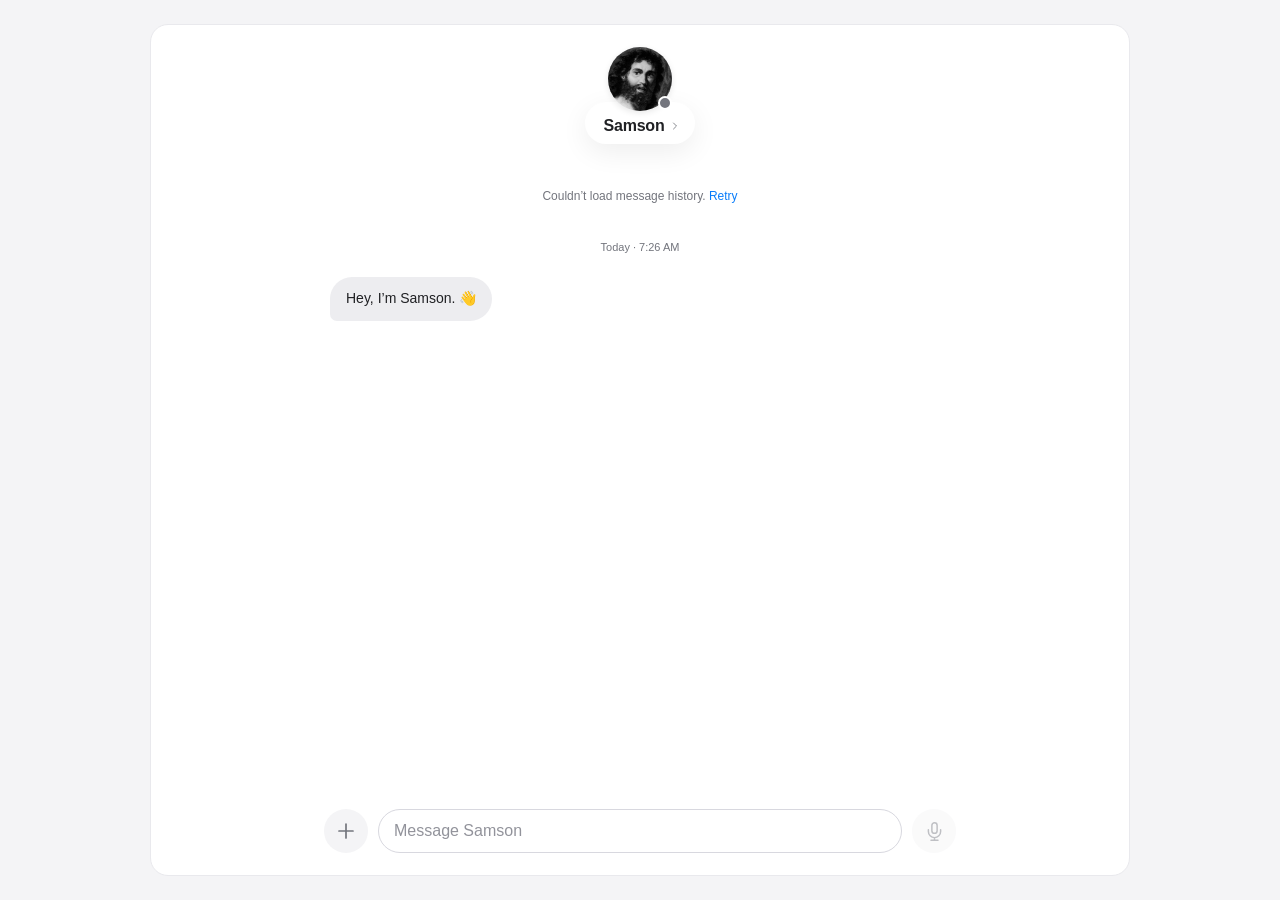
==== commit f7ed2b81: "Add Samson chat, remote access, and resilient printing" ====
--- a/frontend/index.html
+++ b/frontend/index.html
@@ -2,738 +2,163 @@
 <html lang="en">
 <head>
     <meta charset="UTF-8">
-    <meta name="viewport" content="width=device-width, initial-scale=1.0">
-    <title>Ticket Printer</title>
-    <style>
-        * {
-            margin: 0;
-            padding: 0;
-            box-sizing: border-box;
-        }
-
-        body {
-            font-family: 'Segoe UI', Tahoma, Geneva, Verdana, sans-serif;
-            background: linear-gradient(135deg, #667eea 0%, #764ba2 100%);
-            min-height: 100vh;
-            display: flex;
-            justify-content: center;
-            align-items: center;
-            padding: 20px;
-        }
-
-        .container {
-            background: white;
-            border-radius: 20px;
-            box-shadow: 0 20px 60px rgba(0, 0, 0, 0.3);
-            max-width: 500px;
-            width: 100%;
-            padding: 40px;
-        }
-
-        h1 {
-            color: #333;
-            text-align: left;
-            margin-bottom: 24px;
-            font-size: 1.8em;
-            font-weight: 600;
-        }
-
-        /* Tab Navigation */
-        .tab-nav {
-            display: flex;
-            gap: 8px;
-            margin-bottom: 24px;
-        }
-
-        .tab-btn {
-            padding: 10px 20px;
-            border: 2px solid #e0e0e0;
-            background: white;
-            border-radius: 8px;
-            font-size: 1em;
-            font-weight: 500;
-            color: #666;
-            cursor: pointer;
-            transition: all 0.2s ease;
-        }
-
-        .tab-btn:hover {
-            border-color: #667eea;
-            color: #667eea;
-        }
-
-        .tab-btn.active {
-            background: linear-gradient(135deg, #667eea 0%, #764ba2 100%);
-            border-color: transparent;
-            color: white;
-        }
-
-        /* Tab Content */
-        .tab-content {
-            display: none;
-        }
-
-        .tab-content.active {
-            display: block;
-        }
-
-        .form-group {
-            margin-bottom: 20px;
-        }
-
-        textarea {
-            width: 100%;
-            padding: 15px;
-            border: 2px solid #e0e0e0;
-            border-radius: 10px;
-            font-size: 1em;
-            font-family: inherit;
-            transition: border-color 0.3s;
-            resize: vertical;
-            min-height: 150px;
-        }
-
-        textarea:focus {
-            outline: none;
-            border-color: #667eea;
-        }
-
-        textarea::placeholder {
-            color: #aaa;
-        }
-
-        .image-upload-container {
-            border: 2px dashed #e0e0e0;
-            border-radius: 10px;
-            padding: 40px 20px;
-            text-align: center;
-            cursor: pointer;
-            transition: border-color 0.3s, background-color 0.3s;
-        }
-
-        .image-upload-container:hover {
-            border-color: #667eea;
-            background-color: #f8f9ff;
-        }
-
-        .image-upload-container.has-image {
-            border-style: solid;
-            border-color: #667eea;
-            padding: 20px;
-        }
-
-        .image-upload-container input[type="file"] {
-            display: none;
-        }
-
-        .upload-icon {
-            font-size: 2.5em;
-            margin-bottom: 12px;
-        }
-
-        .upload-text {
-            color: #666;
-            font-size: 1em;
-        }
-
-        .upload-hint {
-            color: #999;
-            font-size: 0.85em;
-            margin-top: 8px;
-        }
-
-        .image-preview {
-            max-width: 100%;
-            max-height: 200px;
-            border-radius: 8px;
-            margin-top: 10px;
-            display: none;
-        }
-
-        .image-preview.visible {
-            display: block;
-        }
-
-        .remove-image-btn {
-            background: #ff4757;
-            color: white;
-            border: none;
-            padding: 8px 16px;
-            border-radius: 5px;
-            cursor: pointer;
-            font-size: 0.9em;
-            margin-top: 10px;
-            transition: background-color 0.2s;
-        }
-
-        .remove-image-btn:hover {
-            background: #ff3344;
-        }
-
-        .submit-btn {
-            width: 100%;
-            padding: 15px;
-            background: linear-gradient(135deg, #667eea 0%, #764ba2 100%);
-            color: white;
-            border: none;
-            border-radius: 10px;
-            font-size: 1.1em;
-            font-weight: 600;
-            cursor: pointer;
-            transition: transform 0.2s, box-shadow 0.2s;
-        }
-
-        .submit-btn:hover {
-            transform: translateY(-2px);
-            box-shadow: 0 10px 25px rgba(102, 126, 234, 0.4);
-        }
-
-        .submit-btn:active {
-            transform: translateY(0);
-        }
-
-        .submit-btn:disabled {
-            background: #ccc;
-            cursor: not-allowed;
-            transform: none;
-        }
-
-        .message {
-            margin-top: 20px;
-            padding: 15px;
-            border-radius: 10px;
-            text-align: center;
-            font-weight: 500;
-            display: none;
-        }
-
-        .message.success {
-            background: #d4edda;
-            color: #155724;
-            border: 1px solid #c3e6cb;
-            display: block;
-        }
-
-        .message.error {
-            background: #f8d7da;
-            color: #721c24;
-            border: 1px solid #f5c6cb;
-            display: block;
-        }
-
-        @keyframes spin {
-            0% { transform: rotate(0deg); }
-            100% { transform: rotate(360deg); }
-        }
-
-        .loading {
-            display: inline-block;
-            width: 20px;
-            height: 20px;
-            border: 3px solid rgba(255,255,255,.3);
-            border-radius: 50%;
-            border-top-color: #fff;
-            animation: spin 1s ease-in-out infinite;
-            margin-right: 10px;
-        }
-
-        /* Vocab Tab Styles */
-        .vocab-card {
-            background: #f8f9ff;
-            border: 2px solid #e0e0e0;
-            border-radius: 10px;
-            padding: 24px;
-            margin-bottom: 20px;
-            min-height: 180px;
-        }
-
-        .vocab-loading {
-            display: flex;
-            align-items: center;
-            justify-content: center;
-            color: #666;
-            padding: 40px 0;
-        }
-
-        .vocab-loading .loading {
-            border: 3px solid rgba(102, 126, 234, 0.3);
-            border-top-color: #667eea;
-        }
-
-        .vocab-word {
-            font-size: 1.6em;
-            font-weight: 700;
-            color: #333;
-            margin-bottom: 4px;
-        }
-
-        .vocab-phonetic {
-            font-size: 1em;
-            color: #888;
-            font-style: italic;
-            margin-bottom: 12px;
-        }
-
-        .vocab-pos {
-            display: inline-block;
-            background: linear-gradient(135deg, #667eea 0%, #764ba2 100%);
-            color: white;
-            padding: 4px 12px;
-            border-radius: 20px;
-            font-size: 0.85em;
-            font-weight: 500;
-            margin-bottom: 12px;
-        }
-
-        .vocab-definition {
-            font-size: 1em;
-            color: #444;
-            line-height: 1.5;
-            margin-bottom: 12px;
-        }
-
-        .vocab-example {
-            font-size: 0.95em;
-            color: #666;
-            font-style: italic;
-            padding-left: 12px;
-            border-left: 3px solid #667eea;
-        }
-
-        .vocab-example:empty {
-            display: none;
-        }
-
-        .vocab-error {
-            color: #721c24;
-            text-align: center;
-            padding: 40px 0;
-        }
-    </style>
+    <meta name="viewport" content="width=device-width, initial-scale=1, viewport-fit=cover">
+    <meta name="color-scheme" content="light dark">
+    <meta name="theme-color" content="#ffffff" media="(prefers-color-scheme: light)">
+    <meta name="theme-color" content="#1c1c1e" media="(prefers-color-scheme: dark)">
+    <title>Samson · Messages</title>
+    <link rel="icon" href="data:,">
+    <link rel="stylesheet" href="chat.css">
+    <script>
+        // Set this URL when the frontend is hosted separately from Samson.
+        const productionApiUrl = 'YOUR_API_URL_HERE';
+        window.PRINTER_API_URL = (
+            window._env?.REACT_APP_API_URL ||
+            (productionApiUrl !== 'YOUR_API_URL_HERE' ? productionApiUrl : '') ||
+            window.location.origin
+        ).replace(/\/$/, '');
+    </script>
+    <script src="live-listening.js" defer></script>
+    <script src="settings.js" defer></script>
+    <script src="history.js" defer></script>
+    <script src="chat.js" defer></script>
 </head>
 <body>
-    <div class="container">
-        <h1>Ticket Printer</h1>
-        
-        <!-- Tab Navigation -->
-        <div class="tab-nav">
-            <button class="tab-btn active" data-tab="text">Text</button>
-            <button class="tab-btn" data-tab="image">Image</button>
-            <button class="tab-btn" data-tab="vocab">Vocab</button>
+    <svg class="icon-library" xmlns="http://www.w3.org/2000/svg" aria-hidden="true">
+        <symbol id="icon-plus" viewBox="0 0 24 24"><path d="M12 5v14M5 12h14"/></symbol>
+        <symbol id="icon-mic" viewBox="0 0 24 24"><rect x="9" y="2" width="6" height="12" rx="3"/><path d="M5 10v2a7 7 0 0 0 14 0v-2M12 19v3M8 22h8"/></symbol>
+        <symbol id="icon-stop" viewBox="0 0 24 24"><rect x="6" y="6" width="12" height="12" rx="2"/></symbol>
+        <symbol id="icon-send" viewBox="0 0 24 24"><path d="M12 19V5M5 12l7-7 7 7"/></symbol>
+        <symbol id="icon-image" viewBox="0 0 24 24"><rect x="3" y="3" width="18" height="18" rx="3"/><circle cx="8.5" cy="8.5" r="1.5"/><path d="m21 15-5-5L5 21"/></symbol>
+        <symbol id="icon-book" viewBox="0 0 24 24"><path d="M12 5c-3-2-6-2-10-1v15c4-1 7-1 10 1 3-2 6-2 10-1V4c-4-1-7-1-10 1v15"/></symbol>
+        <symbol id="icon-smile" viewBox="0 0 24 24"><circle cx="12" cy="12" r="9"/><path d="M8 9h.01M16 9h.01M8 14a4 4 0 0 0 8 0"/></symbol>
+        <symbol id="icon-close" viewBox="0 0 24 24"><path d="m6 6 12 12M6 18 18 6"/></symbol>
+        <symbol id="icon-check" viewBox="0 0 24 24"><circle cx="12" cy="12" r="9"/><path d="m8 12 3 3 5-6"/></symbol>
+        <symbol id="icon-live" viewBox="0 0 24 24"><path d="M3 10v4M7 6v12M11 3v18M15 8v8M19 5v14M23 10v4"/></symbol>
+        <symbol id="icon-chevron" viewBox="0 0 24 24"><path d="m9 6 6 6-6 6"/></symbol>
+    </svg>
+    <main class="chat-app" aria-label="Conversation with Samson">
+        <header class="chat-header">
+            <h1 class="contact-heading"><button class="contact" id="contactButton" type="button" aria-label="Samson settings and info" aria-haspopup="dialog" aria-controls="samsonSettings">
+                <span class="avatar" id="piAvatar" role="img" aria-label="Samson, checking connection" data-connection="checking">
+                    <img src="assets/samson-avatar.png" alt="" width="44" height="44">
+                </span>
+                <span class="contact-name">Samson <svg aria-hidden="true"><use href="#icon-chevron"/></svg></span>
+            </button></h1>
+        </header>
+        <dialog class="samson-settings" id="samsonSettings" aria-labelledby="samsonSettingsTitle">
+            <button class="icon-button settings-close" id="closeSamsonSettings" type="button" aria-label="Close settings" autofocus><svg aria-hidden="true"><use href="#icon-close"/></svg></button>
+            <div class="settings-profile"><img src="assets/samson-avatar.png" alt="" width="72" height="72"><h2 id="samsonSettingsTitle">Samson</h2></div>
+            <section class="settings-section" aria-labelledby="settingsHeading">
+                <h3 id="settingsHeading">Messages</h3>
+                <div class="settings-list">
+                    <label class="settings-row date-setting" for="includeDate"><span>Include date</span><input id="includeDate" type="checkbox" role="switch" checked><span class="settings-switch" aria-hidden="true"></span></label>
+                    <div class="settings-row spacing-setting">
+                        <span id="messageSpacingLabel">Spacing</span>
+                        <div class="spacing-options" role="radiogroup" aria-labelledby="messageSpacingLabel">
+                            <label><input id="feedLinesNone" type="radio" name="messageSpacing" value="0" aria-label="Small message spacing"><span>S</span></label>
+                            <label><input id="feedLinesDefault" type="radio" name="messageSpacing" value="3" aria-label="Medium message spacing" checked><span>M</span></label>
+                            <label><input id="feedLinesLarge" type="radio" name="messageSpacing" value="10" aria-label="Large message spacing"><span>L</span></label>
+                        </div>
+                    </div>
+                    <label class="settings-row font-setting" for="fontFamily"><span>Font</span><span class="font-select">
+                        <select id="fontFamily">
+                            <option value="mono" selected>Monospace</option>
+                            <option value="sans">Sans</option>
+                            <option value="serif">Serif</option>
+                        </select>
+                        <svg aria-hidden="true"><use href="#icon-chevron"/></svg>
+                    </span></label>
+                    <div class="settings-row font-size-setting">
+                        <span id="fontSizeLabel">Font size</span>
+                        <div class="spacing-options" role="radiogroup" aria-labelledby="fontSizeLabel">
+                            <label><input id="fontSizeSmall" type="radio" name="fontSize" value="small" aria-label="Small font size"><span>S</span></label>
+                            <label><input id="fontSizeMedium" type="radio" name="fontSize" value="medium" aria-label="Medium font size" checked><span>M</span></label>
+                            <label><input id="fontSizeLarge" type="radio" name="fontSize" value="large" aria-label="Large font size"><span>L</span></label>
+                        </div>
+                    </div>
+                </div>
+            </section>
+            <section class="settings-section" aria-labelledby="infoHeading">
+                <div class="connection-heading"><h3 id="infoHeading">Connection</h3><button id="refreshConnections" type="button">Check again</button></div>
+                <div class="server-notice" id="serverNotice" hidden><strong id="serverNoticeTitle"></strong><p id="serverNoticeText"></p></div>
+                <dl class="connection-list" aria-live="polite">
+                    <div class="settings-row"><dt><span id="serverLabel">Server</span><small id="serverAddress"></small></dt><dd class="connection-status" id="piConnection" data-state="checking">Checking…</dd></div>
+                    <div class="settings-row"><dt>Microphone</dt><dd class="connection-status" id="microphoneConnection" data-state="checking">Checking…</dd></div>
+                    <div class="settings-row"><dt>Printer<small id="printerTransport"></small></dt><dd class="connection-status" id="printerConnection" data-state="checking">Checking…</dd></div>
+                </dl>
+                <p class="settings-note connection-explanation" id="printerExplanation" role="status"></p>
+            </section>
+        </dialog>
+        <div class="messages" id="messages" role="log" aria-label="Messages with Samson" aria-live="polite" aria-relevant="additions text">
+            <div class="message-track" id="messageTrack">
+                <section class="print-history" id="printHistory" aria-labelledby="historyTitle">
+                    <h2 id="historyTitle" hidden>Print history</h2>
+                    <p class="history-notice" id="historyNotice" role="status"><span id="historyNoticeText">Loading saved tickets…</span> <button class="history-retry" id="historyRetry" type="button" hidden>Retry</button></p>
+                    <button class="history-more" id="historyMore" type="button" hidden>Load older tickets</button>
+                    <div class="history-entries" id="historyEntries"></div>
+                </section>
+                <p class="day-label" id="dayLabel">Today</p>
+                <article class="message incoming">
+                    <div class="bubble">Hey, I’m Samson. 👋</div>
+                </article>
+            </div>
         </div>
-
-        <!-- Text Tab -->
-        <div id="tab-text" class="tab-content active">
-            <form id="basicForm">
-                <div class="form-group">
-                    <textarea id="basicText" name="text" placeholder="Enter text to print..." required maxlength="1000"></textarea>
+        <div class="composer-area">
+            <div class="add-menu" id="addMenu" aria-label="Add to your message" hidden>
+                <button id="photoButton" type="button"><span class="menu-icon"><svg aria-hidden="true"><use href="#icon-image"/></svg></span>Photo</button>
+                <button id="vocabButton" type="button"><span class="menu-icon"><svg aria-hidden="true"><use href="#icon-book"/></svg></span>Vocab Word</button>
+                <button id="memeButton" type="button"><span class="menu-icon"><svg aria-hidden="true"><use href="#icon-smile"/></svg></span>Random Meme</button>
+                <div class="menu-divider"></div>
+                <button id="listenButton" type="button" aria-controls="listenSettings"><span class="menu-icon"><svg aria-hidden="true"><use href="#icon-live"/></svg></span><span class="menu-copy">Listen &amp; print<small>Print as you speak</small></span><svg class="menu-chevron" aria-hidden="true"><use href="#icon-chevron"/></svg></button>
+            </div>
+            <form class="listen-settings" id="listenSettings" aria-labelledby="listenSettingsTitle" hidden>
+                <div class="listen-heading"><h2 id="listenSettingsTitle">Listen &amp; print</h2><button class="icon-button listen-close" id="closeListenSettings" type="button" aria-label="Back to plus menu"><svg aria-hidden="true"><use href="#icon-close"/></svg></button></div>
+                <p class="listen-description">Samson keeps listening and puts what you say on paper, automatically.</p>
+                <div class="listen-fields">
+                    <div class="listen-option"><label for="listenCadence">Print every</label><select id="listenCadence"><option value="10">10 seconds</option><option value="30">30 seconds</option><option value="60">1 minute</option><option value="300">5 minutes</option><option value="custom">Custom…</option></select><label class="listen-custom" id="customCadenceRow" hidden><input id="customCadence" type="number" min="1" max="300" step="1" value="20" aria-label="Print interval in seconds" disabled required>seconds · up to 300</label></div>
+                    <div class="listen-option"><label for="listenDuration">Stop after</label><select id="listenDuration"><option value="0">Until I stop</option><option value="300">5 minutes</option><option value="900">15 minutes</option><option value="3600">1 hour</option><option value="custom">Custom…</option></select><label class="listen-custom" id="customDurationRow" hidden><input id="customDuration" type="number" min="1" max="1440" step="1" value="10" aria-label="Listening duration in minutes" disabled required>minutes · up to 1,440</label></div>
                 </div>
-                <button type="submit" class="submit-btn" id="basicSubmitBtn">Print</button>
+                <p class="listen-hint">Silence won’t print. Listening continues if you close this page.</p>
+                <p class="listen-error" id="listenSettingsError" role="alert" hidden></p>
+                <button class="listen-start" id="startListening" type="submit" disabled><svg aria-hidden="true"><use href="#icon-mic"/></svg><span>Start listening</span></button>
+            </form>
+            <div class="listening-bar" id="listeningBar" hidden>
+                <svg class="listening-icon" aria-hidden="true"><use href="#icon-live"/></svg>
+                <div class="listening-copy"><div class="listening-title"><span id="listeningLabel">Starting…</span><time id="listeningTime">0:00</time></div><p id="listeningDetails" class="listening-details"></p><p id="listeningWarning" class="listening-warning" hidden></p></div>
+                <button class="listening-stop" id="stopListening" type="button"><svg aria-hidden="true"><use href="#icon-stop"/></svg><span>Stop</span></button>
+            </div>
+            <input type="file" id="imageInput" accept="image/png,image/jpeg,image/webp,image/gif" hidden>
+            <form class="composer" id="messageForm">
+                <button class="icon-button plus-button" id="plusButton" type="button" aria-label="Add to your message" aria-controls="addMenu listenSettings" aria-expanded="false">
+                    <svg aria-hidden="true"><use href="#icon-plus"/></svg>
+                </button>
+                <div class="message-field" id="messageField">
+                    <div class="image-attachment" id="imageAttachment" hidden>
+                        <img id="imagePreview" alt="Photo to send to Samson">
+                        <button class="icon-button remove-image" id="removeImageButton" type="button" aria-label="Remove photo">
+                            <svg aria-hidden="true"><use href="#icon-close"/></svg>
+                        </button>
+                    </div>
+                    <div class="input-row">
+                        <textarea id="messageInput" rows="1" maxlength="1000" aria-label="Message Samson" placeholder="Message Samson"></textarea>
+                        <div class="recording" id="recording" hidden>
+                            <div class="recording-bar"><span class="recording-label" id="recordingLabel">Starting…</span><time id="recordingTime">0:00</time></div>
+                            <p class="partial-transcript" id="partialTranscript" hidden></p>
+                        </div>
+                        <button class="icon-button send-button" id="sendButton" type="submit" aria-label="Send to Samson" hidden>
+                            <svg aria-hidden="true"><use href="#icon-send"/></svg>
+                        </button>
+                    </div>
+                </div>
+                <button class="icon-button microphone-button" id="microphoneButton" type="button" aria-label="Record on Samson" aria-pressed="false" disabled>
+                    <svg id="microphoneIcon" aria-hidden="true"><use href="#icon-mic"/></svg>
+                    <svg id="stopIcon" aria-hidden="true" hidden><use href="#icon-stop"/></svg>
+                </button>
             </form>
         </div>
-
-        <!-- Image Tab -->
-        <div id="tab-image" class="tab-content">
-            <form id="imageForm">
-                <div class="form-group">
-                    <div class="image-upload-container" id="imageUploadContainer">
-                        <input type="file" id="imageInput" name="image" accept="image/*">
-                        <div class="upload-icon">📷</div>
-                        <div class="upload-text">Click or drag to upload an image</div>
-                        <div class="upload-hint">PNG, JPG, GIF up to 5MB</div>
-                        <img id="imagePreview" class="image-preview" alt="Preview">
-                        <button type="button" class="remove-image-btn" id="removeImageBtn" style="display: none;">Remove Image</button>
-                    </div>
-                </div>
-                <button type="submit" class="submit-btn" id="imageSubmitBtn">Print</button>
-            </form>
-        </div>
-
-        <!-- Vocab Tab -->
-        <div id="tab-vocab" class="tab-content">
-            <div class="vocab-card">
-                <div class="vocab-loading" id="vocabLoading">
-                    <span class="loading"></span> Loading word of the day...
-                </div>
-                <div class="vocab-content" id="vocabContent" style="display: none;">
-                    <div class="vocab-word" id="vocabWord"></div>
-                    <div class="vocab-phonetic" id="vocabPhonetic"></div>
-                    <div class="vocab-pos" id="vocabPos"></div>
-                    <div class="vocab-definition" id="vocabDefinition"></div>
-                    <div class="vocab-example" id="vocabExample"></div>
-                </div>
-                <div class="vocab-error" id="vocabError" style="display: none;">
-                    Could not load vocabulary word. Please try again later.
-                </div>
-            </div>
-            <button type="button" class="submit-btn" id="vocabSubmitBtn">Print</button>
-        </div>
-        
-        <div class="message" id="message"></div>
-    </div>
-
-    <script>
-        // API endpoint configuration
-        const API_URL = (() => {
-            const hostname = window.location.hostname;
-            
-            if (hostname === 'localhost' || hostname === '127.0.0.1') {
-                return `http://${hostname}:5000`;
-            }
-            
-            if (window._env && window._env.REACT_APP_API_URL) {
-                return window._env.REACT_APP_API_URL;
-            }
-            
-            const productionApiUrl = 'YOUR_API_URL_HERE';
-            return productionApiUrl || '/api';
-        })();
-
-        // Tab navigation
-        const tabBtns = document.querySelectorAll('.tab-btn');
-        const tabContents = document.querySelectorAll('.tab-content');
-
-        tabBtns.forEach(btn => {
-            btn.addEventListener('click', () => {
-                const tabId = btn.dataset.tab;
-                
-                // Update button states
-                tabBtns.forEach(b => b.classList.remove('active'));
-                btn.classList.add('active');
-                
-                // Update content visibility
-                tabContents.forEach(content => {
-                    content.classList.remove('active');
-                    if (content.id === `tab-${tabId}`) {
-                        content.classList.add('active');
-                    }
-                });
-                
-                // Clear any messages when switching tabs
-                hideMessage();
-            });
-        });
-
-        // Basic form elements
-        const basicForm = document.getElementById('basicForm');
-        const basicText = document.getElementById('basicText');
-        const basicSubmitBtn = document.getElementById('basicSubmitBtn');
-
-        // Image form elements
-        const imageForm = document.getElementById('imageForm');
-        const imageInput = document.getElementById('imageInput');
-        const imagePreview = document.getElementById('imagePreview');
-        const imageUploadContainer = document.getElementById('imageUploadContainer');
-        const removeImageBtn = document.getElementById('removeImageBtn');
-        const imageSubmitBtn = document.getElementById('imageSubmitBtn');
-        
-        const messageDiv = document.getElementById('message');
-        
-        let selectedImageBase64 = null;
-
-        // Image upload handling
-        imageUploadContainer.addEventListener('click', (e) => {
-            if (e.target !== removeImageBtn) {
-                imageInput.click();
-            }
-        });
-
-        // Drag and drop support
-        imageUploadContainer.addEventListener('dragover', (e) => {
-            e.preventDefault();
-            imageUploadContainer.style.borderColor = '#667eea';
-            imageUploadContainer.style.backgroundColor = '#f8f9ff';
-        });
-
-        imageUploadContainer.addEventListener('dragleave', (e) => {
-            e.preventDefault();
-            if (!selectedImageBase64) {
-                imageUploadContainer.style.borderColor = '#e0e0e0';
-                imageUploadContainer.style.backgroundColor = '';
-            }
-        });
-
-        imageUploadContainer.addEventListener('drop', (e) => {
-            e.preventDefault();
-            const files = e.dataTransfer.files;
-            if (files.length > 0) {
-                handleImageFile(files[0]);
-            }
-        });
-
-        imageInput.addEventListener('change', (e) => {
-            if (e.target.files.length > 0) {
-                handleImageFile(e.target.files[0]);
-            }
-        });
-
-        removeImageBtn.addEventListener('click', (e) => {
-            e.stopPropagation();
-            clearImage();
-        });
-
-        function handleImageFile(file) {
-            if (!file.type.startsWith('image/')) {
-                showMessage('Please select a valid image file.', 'error');
-                return;
-            }
-
-            if (file.size > 5 * 1024 * 1024) {
-                showMessage('Image must be less than 5MB.', 'error');
-                return;
-            }
-
-            const reader = new FileReader();
-            reader.onload = (e) => {
-                selectedImageBase64 = e.target.result;
-                imagePreview.src = selectedImageBase64;
-                imagePreview.classList.add('visible');
-                imageUploadContainer.classList.add('has-image');
-                imageUploadContainer.querySelector('.upload-icon').style.display = 'none';
-                imageUploadContainer.querySelector('.upload-text').style.display = 'none';
-                imageUploadContainer.querySelector('.upload-hint').style.display = 'none';
-                removeImageBtn.style.display = 'inline-block';
-            };
-            reader.readAsDataURL(file);
-        }
-
-        function clearImage() {
-            selectedImageBase64 = null;
-            imageInput.value = '';
-            imagePreview.src = '';
-            imagePreview.classList.remove('visible');
-            imageUploadContainer.classList.remove('has-image');
-            imageUploadContainer.querySelector('.upload-icon').style.display = '';
-            imageUploadContainer.querySelector('.upload-text').style.display = '';
-            imageUploadContainer.querySelector('.upload-hint').style.display = '';
-            removeImageBtn.style.display = 'none';
-            imageUploadContainer.style.borderColor = '#e0e0e0';
-            imageUploadContainer.style.backgroundColor = '';
-        }
-
-        // Basic form submission
-        basicForm.addEventListener('submit', async (e) => {
-            e.preventDefault();
-            
-            const text = basicText.value.trim();
-            
-            if (!text) {
-                showMessage('Please enter some text.', 'error');
-                return;
-            }
-            
-            basicSubmitBtn.disabled = true;
-            basicSubmitBtn.innerHTML = '<span class="loading"></span>Printing...';
-            
-            try {
-                const response = await fetch(`${API_URL}/print`, {
-                    method: 'POST',
-                    headers: {
-                        'Content-Type': 'application/json',
-                    },
-                    body: JSON.stringify({
-                        type: 'text',
-                        content: text
-                    })
-                });
-                
-                const data = await response.json();
-                
-                if (data.success) {
-                    showMessage(data.message || 'Printed successfully! ✓', 'success');
-                    basicForm.reset();
-                } else {
-                    showMessage(`Error: ${data.error || 'Unknown error'}`, 'error');
-                }
-            } catch (error) {
-                showMessage(`Could not connect to printer. ${error.message}`, 'error');
-            } finally {
-                basicSubmitBtn.disabled = false;
-                basicSubmitBtn.innerHTML = 'Print';
-            }
-        });
-
-        // Image form submission
-        imageForm.addEventListener('submit', async (e) => {
-            e.preventDefault();
-            
-            if (!selectedImageBase64) {
-                showMessage('Please select an image.', 'error');
-                return;
-            }
-            
-            imageSubmitBtn.disabled = true;
-            imageSubmitBtn.innerHTML = '<span class="loading"></span>Printing...';
-            
-            try {
-                const response = await fetch(`${API_URL}/print`, {
-                    method: 'POST',
-                    headers: {
-                        'Content-Type': 'application/json',
-                    },
-                    body: JSON.stringify({
-                        type: 'image',
-                        content: selectedImageBase64
-                    })
-                });
-                
-                const data = await response.json();
-                
-                if (data.success) {
-                    showMessage(data.message || 'Printed successfully! ✓', 'success');
-                    clearImage();
-                } else {
-                    showMessage(`Error: ${data.error || 'Unknown error'}`, 'error');
-                }
-            } catch (error) {
-                showMessage(`Could not connect to printer. ${error.message}`, 'error');
-            } finally {
-                imageSubmitBtn.disabled = false;
-                imageSubmitBtn.innerHTML = 'Print';
-            }
-        });
-        
-        function showMessage(text, type) {
-            messageDiv.innerHTML = text;
-            messageDiv.className = 'message ' + type;
-            
-            if (type === 'success') {
-                setTimeout(() => {
-                    messageDiv.style.display = 'none';
-                }, 5000);
-            }
-        }
-
-        function hideMessage() {
-            messageDiv.className = 'message';
-            messageDiv.style.display = 'none';
-        }
-
-        // Vocab functionality
-        const vocabWords = [
-            'ephemeral', 'serendipity', 'eloquent', 'ubiquitous', 'pragmatic',
-            'resilient', 'meticulous', 'candid', 'diligent', 'empathy',
-            'ambiguous', 'benevolent', 'capricious', 'deferential', 'ebullient',
-            'fastidious', 'gregarious', 'hackneyed', 'iconoclast', 'juxtapose',
-            'kinetic', 'lucid', 'malleable', 'nonchalant', 'obstinate',
-            'penchant', 'quintessential', 'reticent', 'sanguine', 'tenacious',
-            'verbose', 'whimsical', 'zealous', 'aesthetic', 'brevity',
-            'cogent', 'disparate', 'exacerbate', 'fortuitous', 'gratuitous',
-            'hyperbole', 'innate', 'jovial', 'keen', 'lethargic',
-            'mundane', 'nuance', 'ostentatious', 'paradox', 'querulous'
-        ];
-
-        let currentVocabData = null;
-
-        function getDailyWord() {
-            const now = new Date();
-            const start = new Date(now.getFullYear(), 0, 0);
-            const diff = now - start;
-            const oneDay = 1000 * 60 * 60 * 24;
-            const dayOfYear = Math.floor(diff / oneDay);
-            return vocabWords[dayOfYear % vocabWords.length];
-        }
-
-        async function loadVocabWord() {
-            const vocabLoading = document.getElementById('vocabLoading');
-            const vocabContent = document.getElementById('vocabContent');
-            const vocabError = document.getElementById('vocabError');
-            
-            vocabLoading.style.display = 'flex';
-            vocabContent.style.display = 'none';
-            vocabError.style.display = 'none';
-
-            const word = getDailyWord();
-
-            try {
-                const response = await fetch(`https://api.dictionaryapi.dev/api/v2/entries/en/${word}`);
-                if (!response.ok) throw new Error('Word not found');
-                
-                const data = await response.json();
-                const entry = data[0];
-                const meaning = entry.meanings[0];
-                const definition = meaning.definitions[0];
-
-                currentVocabData = {
-                    word: entry.word,
-                    phonetic: entry.phonetic || (entry.phonetics && entry.phonetics[0]?.text) || '',
-                    partOfSpeech: meaning.partOfSpeech,
-                    definition: definition.definition,
-                    example: definition.example || ''
-                };
-
-                document.getElementById('vocabWord').textContent = currentVocabData.word;
-                document.getElementById('vocabPhonetic').textContent = currentVocabData.phonetic;
-                document.getElementById('vocabPos').textContent = currentVocabData.partOfSpeech;
-                document.getElementById('vocabDefinition').textContent = currentVocabData.definition;
-                document.getElementById('vocabExample').textContent = currentVocabData.example ? `"${currentVocabData.example}"` : '';
-
-                vocabLoading.style.display = 'none';
-                vocabContent.style.display = 'block';
-            } catch (error) {
-                console.error('Failed to load vocab:', error);
-                vocabLoading.style.display = 'none';
-                vocabError.style.display = 'block';
-            }
-        }
-
-        // Vocab form submission
-        const vocabSubmitBtn = document.getElementById('vocabSubmitBtn');
-        vocabSubmitBtn.addEventListener('click', async () => {
-            if (!currentVocabData) {
-                showMessage('Vocabulary word not loaded yet.', 'error');
-                return;
-            }
-
-            vocabSubmitBtn.disabled = true;
-            vocabSubmitBtn.innerHTML = '<span class="loading"></span>Printing...';
-
-            // Format vocab for printing
-            let vocabText = `${currentVocabData.word.toUpperCase()}`;
-            if (currentVocabData.phonetic) {
-                vocabText += `\n${currentVocabData.phonetic}`;
-            }
-            vocabText += `\n\n[${currentVocabData.partOfSpeech}]`;
-            vocabText += `\n\n${currentVocabData.definition}`;
-            if (currentVocabData.example) {
-                vocabText += `\n\nExample: "${currentVocabData.example}"`;
-            }
-
-            try {
-                const response = await fetch(`${API_URL}/print`, {
-                    method: 'POST',
-                    headers: {
-                        'Content-Type': 'application/json',
-                    },
-                    body: JSON.stringify({
-                        type: 'text',
-                        content: vocabText
-                    })
-                });
-
-                const data = await response.json();
-
-                if (data.success) {
-                    showMessage(data.message || 'Printed successfully! ✓', 'success');
-                } else {
-                    showMessage(`Error: ${data.error || 'Unknown error'}`, 'error');
-                }
-            } catch (error) {
-                showMessage(`Could not connect to printer. ${error.message}`, 'error');
-            } finally {
-                vocabSubmitBtn.disabled = false;
-                vocabSubmitBtn.innerHTML = 'Print';
-            }
-        });
-
-        // Load vocab when switching to vocab tab
-        tabBtns.forEach(btn => {
-            btn.addEventListener('click', () => {
-                if (btn.dataset.tab === 'vocab' && !currentVocabData) {
-                    loadVocabWord();
-                }
-            });
-        });
-    </script>
+        <p class="sr-only" id="liveStatus" role="status" aria-live="polite"></p>
+        <noscript><p class="noscript">Enable JavaScript to message Samson.</p></noscript>
+    </main>
 </body>
 </html>
--- a/frontend/chat.css
+++ b/frontend/chat.css
@@ -0,0 +1,214 @@
+:root {
+    color-scheme: light dark;
+    --page: light-dark(#f4f4f6, #141416);
+    --surface: light-dark(#ffffff, #1c1c1e);
+    --subtle: light-dark(#f4f4f6, #28282b);
+    --text: light-dark(#202124, #f5f5f7);
+    --muted: light-dark(#73757d, #aaaab2);
+    --line: light-dark(#e9e9ed, #363639);
+    --incoming: light-dark(#ededf0, #353538);
+    --blue: #087cfa;
+    --green: light-dark(#208343, #69d588);
+    --red: light-dark(#b23b45, #f6949a);
+}
+* { box-sizing: border-box; }
+[hidden] { display: none !important; }
+body { margin: 0; padding: 24px; background: var(--page); color: var(--text); font: 14px/1.5 -apple-system, BlinkMacSystemFont, "Segoe UI", sans-serif; -webkit-font-smoothing: antialiased; }
+button, textarea, input, select { font: inherit; color: inherit; }
+button { cursor: pointer; border: 0; }
+button:disabled { opacity: .45; cursor: not-allowed; }
+button:focus-visible, textarea:focus-visible, input:focus-visible, select:focus-visible { outline: 2px solid var(--blue); outline-offset: 3px; }
+svg { display: block; width: 21px; height: 21px; fill: none; stroke: currentColor; stroke-width: 1.7; stroke-linecap: round; stroke-linejoin: round; flex-shrink: 0; }
+.icon-library { position: absolute; width: 0; height: 0; overflow: hidden; }
+h1, h2, p { margin: 0; }
+.chat-app { width: min(100%, 980px); height: calc(100vh - 48px); height: calc(100dvh - 48px); min-height: 380px; max-height: 1000px; margin: 0 auto; display: flex; flex-direction: column; background: var(--surface); border: 1px solid var(--line); border-radius: 18px; overflow: hidden; position: relative; }
+.chat-header { display: flex; justify-content: center; align-items: center; flex-shrink: 0; min-height: 128px; padding: 22px 24px 12px; position: relative; z-index: 2; }
+.contact-heading { font-size: inherit; }
+.contact { display: flex; flex-direction: column; align-items: center; padding: 0; border-radius: 18px; background: transparent; }
+.avatar { width: 64px; height: 64px; border-radius: 50%; background: var(--subtle); position: relative; z-index: 1; box-shadow: 0 2px 6px #00000018; }
+.avatar img { display: block; width: 100%; height: 100%; border-radius: inherit; object-fit: cover; }
+.avatar::after { content: ""; position: absolute; width: 10px; height: 10px; border: 2px solid var(--surface); border-radius: 50%; right: 0; bottom: 1px; background: var(--muted); }
+.avatar[data-connection="connected"]::after { background: var(--green); }
+.contact-name { display: flex; align-items: center; gap: 4px; margin-top: -9px; padding: 13px 14px 7px 18px; border-radius: 999px; background: light-dark(#ffffff, #2c2c2e); box-shadow: 0 8px 28px #00000012; font-size: 16px; font-weight: 650; letter-spacing: -.2px; line-height: 1.4; }
+.contact-name svg { width: 12px; height: 12px; color: var(--muted); }
+.contact:hover .contact-name { background: var(--subtle); }
+.samson-settings { width: min(400px, calc(100% - 32px)); max-height: calc(100dvh - 48px); margin: auto; padding: 30px 24px 26px; overflow-y: auto; overscroll-behavior: contain; background: var(--surface); color: var(--text); border: 1px solid var(--line); border-radius: 24px; box-shadow: 0 24px 80px #00000030; }
+.samson-settings::backdrop { background: #11111950; backdrop-filter: blur(5px); }
+.settings-close { position: absolute; top: 10px; right: 10px; color: var(--muted); }
+.settings-close svg { width: 18px; height: 18px; }
+.settings-profile { text-align: center; margin-bottom: 28px; }
+.settings-profile img { display: block; margin: 0 auto 12px; border-radius: 50%; box-shadow: 0 3px 12px #00000012; }
+.settings-profile h2 { font-size: 22px; font-weight: 650; letter-spacing: -.5px; }
+.settings-section + .settings-section { margin-top: 24px; }
+.settings-section h3 { margin: 0 0 9px 3px; color: var(--muted); font-size: 11px; font-weight: 600; text-transform: uppercase; letter-spacing: 1px; }
+.settings-row { display: flex; justify-content: space-between; align-items: center; gap: 16px; padding: 15px 16px; }
+.settings-list, .connection-list { background: var(--subtle); border-radius: 14px; }
+.date-setting, .spacing-setting, .font-setting, .font-size-setting { min-height: 52px; padding-block: 5px; }
+.date-setting { cursor: pointer; position: relative; }
+.date-setting small { display: block; margin-top: 2px; font-size: 11px; color: var(--muted); }
+.spacing-setting, .font-setting, .font-size-setting { gap: 10px; }
+.font-select { position: relative; display: flex; width: 114px; flex-shrink: 0; }
+.font-select select { appearance: none; -webkit-appearance: none; width: 100%; min-height: 36px; padding: 5px 28px 5px 10px; border: 1px solid var(--line); border-radius: 9px; background: var(--surface); font-size: 12px; cursor: pointer; }
+.font-select svg { position: absolute; top: 50%; right: 10px; width: 12px; height: 12px; transform: translateY(-50%) rotate(90deg); pointer-events: none; }
+.spacing-options { display: grid; grid-template-columns: repeat(3, minmax(0, 1fr)); width: 114px; flex-shrink: 0; margin-left: auto; padding: 2px; border: 1px solid var(--line); border-radius: 9px; background: var(--incoming); }
+.spacing-options label { min-width: 0; position: relative; cursor: pointer; }
+.spacing-options input { position: absolute; width: 1px; height: 1px; opacity: 0; }
+.spacing-options span { display: grid; place-items: center; min-height: 30px; padding: 5px 7px; border-radius: 6px; color: var(--muted); font-size: 12px; text-align: center; }
+.spacing-options input:checked + span { background: var(--surface); color: var(--text); font-weight: 600; box-shadow: 0 1px 4px #00000015; }
+.spacing-options input:focus-visible + span { outline: 2px solid var(--blue); outline-offset: 1px; }
+.date-setting input { position: absolute; width: 1px; height: 1px; opacity: 0; }
+.settings-switch { width: 44px; height: 27px; flex-shrink: 0; padding: 3px; border-radius: 999px; background: light-dark(#cbccd2, #55555c); transition: background .15s; }
+.settings-switch::after { content: ""; display: block; width: 21px; height: 21px; border-radius: 50%; background: #fff; box-shadow: 0 1px 3px #00000020; transition: transform .15s; }
+.date-setting input:checked + .settings-switch { background: #248748; }
+.date-setting input:checked + .settings-switch::after { transform: translateX(17px); }
+.date-setting input:focus-visible + .settings-switch { outline: 2px solid var(--blue); outline-offset: 3px; }
+.connection-list { margin: 0; }
+.settings-list .settings-row + .settings-row, .connection-list .settings-row + .settings-row { border-top: 1px solid var(--line); }
+.connection-list dt { min-width: 0; }
+.connection-list dt small { display: block; font-size: 11px; color: var(--muted); overflow-wrap: anywhere; margin-top: 2px; }
+.connection-heading { display: flex; align-items: center; justify-content: space-between; margin: -6px 0 4px; }
+.connection-heading h3 { margin-bottom: 0; }
+.connection-heading button { padding: 9px 3px 9px 12px; background: transparent; color: var(--blue); font-size: 12px; border-radius: 6px; }
+.server-notice { padding: 12px 14px; margin-bottom: 12px; background: light-dark(#edf5ff, #243249); border-radius: 12px; font-size: 12px; }
+.server-notice strong { font-weight: 600; }
+.server-notice p { margin-top: 3px; color: var(--muted); font-size: 11px; line-height: 1.6; }
+.connection-explanation { margin-top: 10px; line-height: 1.6; }
+.connection-status { display: flex; align-items: center; gap: 7px; margin: 0; font-size: 12px; color: var(--muted); }
+.connection-status { flex-shrink: 0; }
+.connection-status::before { content: ""; width: 6px; height: 6px; border-radius: 50%; background: currentColor; }
+.connection-status[data-state="active"] { color: var(--green); }
+.connection-status[data-state="offline"] { color: var(--red); }
+.connection-status[data-state="warning"] { color: light-dark(#926016, #e5b76a); }
+@media (prefers-reduced-motion: reduce) { .settings-switch, .settings-switch::after { transition: none; } }
+.icon-button { display: grid; place-items: center; width: 44px; height: 44px; border-radius: 50%; flex-shrink: 0; background: transparent; padding: 0; }
+.icon-button:hover:not(:disabled) { background: var(--subtle); }
+.messages { flex: 1; min-height: 0; overflow-y: auto; overscroll-behavior: contain; scrollbar-width: thin; scrollbar-color: var(--line) transparent; }
+.message-track { display: flex; flex-direction: column; gap: 18px; max-width: 680px; margin: 0 auto; padding: 23px 30px 18px; }
+.day-label { text-align: center; font-size: 11px; color: var(--muted); padding-bottom: 3px; }
+.message { display: flex; flex-direction: column; align-items: flex-start; max-width: 83%; gap: 5px; }
+.message.outgoing { align-self: flex-end; align-items: flex-end; }
+.bubble { background: var(--incoming); color: var(--text); padding: 11px 16px; border-radius: 22px 22px 22px 7px; font-size: 14px; line-height: 1.55; white-space: pre-wrap; overflow-wrap: anywhere; max-width: 100%; }
+.outgoing .bubble { background: var(--blue); color: #fff; border-radius: 22px 22px 7px 22px; }
+.message-meta { color: var(--muted); font-size: 11px; padding: 0 5px; }
+.message-meta.failed { color: var(--red); }
+.print-history { width: 100%; }
+.print-history h2 { text-align: center; font-size: 12px; font-weight: 600; color: var(--muted); margin-bottom: 10px; }
+.history-notice { text-align: center; color: var(--muted); font-size: 12px; margin: 8px 0 16px; }
+.history-retry { padding: 0; background: transparent; color: var(--blue); }
+.history-retry:hover:not(:disabled) { text-decoration: underline; }
+.history-more { display: block; margin: 0 auto 20px; padding: 12px 18px; border-radius: 20px; background: var(--subtle); color: var(--blue); font-size: 12px; }
+.history-entries { display: flex; flex-direction: column; gap: 24px; }
+.history-entry { width: 100%; display: flex; flex-direction: column; align-items: flex-start; gap: 8px; }
+.history-entry .bubble { max-width: 90%; }
+.history-entry .paper-ticket { margin-bottom: 0; }
+.history-entry details { max-width: 100%; }
+.history-entry summary { color: var(--blue); font-size: 12px; cursor: pointer; padding: 8px 4px; }
+.history-entry time { display: block; font-size: 11px; color: var(--muted); }
+.message-image { display: block; max-width: 100%; width: 240px; max-height: 280px; object-fit: contain; border-radius: 17px; background: var(--subtle); }
+.error-message .bubble { background: light-dark(#fff2f3, #39272b); color: var(--red); }
+.print-confirmation { display: flex; align-items: center; gap: 6px; font-size: 12px; color: var(--muted); padding: 2px 4px; }
+.print-confirmation svg { width: 15px; height: 15px; color: var(--green); }
+.paper-ticket { width: 220px; max-width: calc(100% - 6px); margin: 5px 3px 8px; padding: 16px 19px 24px; background: #faf9f6; border: 1px solid #ebe8e0; transform: rotate(-1deg); clip-path: polygon(0 0,100% 0,100% calc(100% - 8px),96% 100%,92% calc(100% - 8px),88% 100%,84% calc(100% - 8px),80% 100%,76% calc(100% - 8px),72% 100%,68% calc(100% - 8px),64% 100%,60% calc(100% - 8px),56% 100%,52% calc(100% - 8px),48% 100%,44% calc(100% - 8px),40% 100%,36% calc(100% - 8px),32% 100%,28% calc(100% - 8px),24% 100%,20% calc(100% - 8px),16% 100%,12% calc(100% - 8px),8% 100%,4% calc(100% - 8px),0 100%); }
+.paper-ticket-image { display: block; width: 100%; height: auto; mix-blend-mode: multiply; }
+.composer-area { flex-shrink: 0; position: relative; width: min(100%, 680px); margin: 0 auto; padding: 16px 24px 22px; }
+.composer { display: flex; align-items: flex-end; gap: 10px; }
+.plus-button, .microphone-button { background: var(--subtle); color: var(--muted); }
+.plus-button svg { width: 24px; height: 24px; }
+.plus-button[aria-expanded="true"] { background: var(--incoming); transform: rotate(45deg); }
+.message-field { flex: 1; min-width: 0; border: 1.5px solid light-dark(#d8d8df, #525259); border-radius: 23px; padding: 8px 9px 8px 15px; display: flex; flex-direction: column; gap: 9px; min-height: 44px; }
+.message-field.dragging { border-color: var(--blue); }
+.message-field.dragging { background: light-dark(#edf5ff, #243249); }
+.input-row { display: flex; align-items: flex-end; gap: 6px; width: 100%; min-width: 0; }
+.input-row textarea { display: block; flex: 1; width: 100%; min-width: 0; height: 25px; min-height: 25px; max-height: 140px; border: 0; border-radius: 4px; padding: 1px 0; font-size: 16px; line-height: 23px; background: transparent; resize: none; }
+.input-row textarea:focus-visible { outline: none; }
+.input-row textarea::placeholder { color: light-dark(#92939b, #a2a2ab); }
+.send-button { width: 30px; height: 30px; margin: -2px -2px -2px 0; background: var(--blue); color: #fff; }
+.send-button:hover:not(:disabled) { background: #006de0; }
+.send-button svg { width: 20px; height: 20px; stroke-width: 2.5; }
+.image-attachment { position: relative; align-self: flex-start; max-width: 100%; margin: 1px 0 2px; }
+.image-attachment img { display: block; width: auto; max-width: 100%; height: 132px; max-height: 18dvh; min-height: 60px; object-fit: contain; border-radius: 14px; background: var(--subtle); }
+.remove-image { position: absolute; top: 3px; right: 3px; width: 30px; height: 30px; background: #252529c9; color: #fff; backdrop-filter: blur(8px); }
+.remove-image:hover:not(:disabled) { background: #252529; }
+.remove-image svg { width: 17px; height: 17px; }
+.add-menu { position: absolute; z-index: 4; bottom: calc(100% - 9px); left: 24px; width: 268px; max-width: calc(100% - 48px); padding: 7px; border: 1px solid var(--line); border-radius: 18px; background: var(--surface); box-shadow: 0 10px 40px #00000020; }
+.add-menu button { display: flex; align-items: center; gap: 12px; width: 100%; padding: 12px 10px; border-radius: 12px; background: transparent; text-align: left; font-size: 13px; }
+.add-menu button:hover { background: var(--subtle); }
+.add-menu { overflow-y: auto; }
+.menu-icon { width: 34px; height: 34px; display: grid; place-items: center; border-radius: 10px; background: var(--subtle); color: var(--blue); }
+.menu-icon svg { width: 18px; height: 18px; }
+.menu-copy { flex: 1; }
+.menu-copy small { display: block; font-size: 11px; color: var(--muted); margin-top: 2px; }
+.menu-chevron { width: 15px; height: 15px; color: var(--muted); }
+.menu-divider { height: 1px; background: var(--line); margin: 5px 11px; }
+.listen-settings { position: absolute; z-index: 5; bottom: calc(100% - 9px); left: 24px; width: 348px; max-width: calc(100% - 48px); max-height: min(610px, calc(100dvh - 130px)); overflow-y: auto; padding: 20px; background: var(--surface); border: 1px solid var(--line); border-radius: 19px; box-shadow: 0 12px 45px #00000020; }
+.listen-heading { display: flex; align-items: center; justify-content: space-between; gap: 8px; margin-bottom: 8px; }
+.listen-heading h2 { font-size: 17px; font-weight: 600; letter-spacing: -.2px; }
+.listen-close { width: 30px; height: 30px; color: var(--muted); }
+.listen-description { font-size: 13px; color: var(--muted); margin-bottom: 20px; }
+.listen-fields { border: 1px solid var(--line); border-radius: 13px; overflow: hidden; }
+.listen-option { padding: 12px; display: grid; grid-template-columns: auto minmax(0, 1fr); align-items: center; gap: 8px; }
+.listen-option + .listen-option { border-top: 1px solid var(--line); }
+.listen-option > label { font-size: 13px; }
+.listen-option select { background: var(--surface); color: var(--blue); border: 0; padding: 5px 0 5px 4px; width: 100%; min-width: 0; text-align: right; font-size: 13px; }
+.listen-custom { grid-column: 1 / -1; display: flex; align-items: center; gap: 8px; color: var(--muted); font-size: 11px !important; }
+.listen-custom input { width: 85px; min-width: 0; padding: 6px 8px; border: 1px solid var(--line); border-radius: 7px; background: var(--subtle); font-size: 16px; }
+.listen-hint { font-size: 11px; color: var(--muted); margin: 10px 2px 20px; }
+.listen-error { font-size: 12px; color: var(--red); margin: 8px 0 12px; }
+.listen-start { width: 100%; min-height: 46px; border-radius: 12px; padding: 12px; display: flex; align-items: center; justify-content: center; gap: 8px; color: #fff; background: var(--blue); font-weight: 500; }
+.listen-start svg { width: 18px; height: 18px; }
+.listening-bar { display: flex; align-items: center; gap: 10px; padding: 12px 13px; margin-bottom: 12px; background: light-dark(#f1f8f3, #22362a); border: 1px solid light-dark(#dcece1, #354e3e); border-radius: 15px; }
+.listening-bar[data-offline="true"] { background: var(--subtle); border-color: var(--line); }
+.listening-icon { color: var(--green); width: 23px; height: 23px; }
+.listening-copy { flex: 1; min-width: 0; }
+.listening-title { display: flex; flex-wrap: wrap; gap: 8px; align-items: center; font-size: 13px; font-weight: 500; }
+.listening-title time { font-size: 12px; font-weight: 400; color: var(--muted); font-variant-numeric: tabular-nums; }
+.listening-details, .listening-warning { font-size: 11px; color: var(--muted); overflow-wrap: anywhere; margin-top: 1px; }
+.listening-warning { color: var(--red); margin-top: 4px; }
+.listening-stop { display: flex; align-items: center; gap: 5px; flex-shrink: 0; min-height: 36px; padding: 7px 10px; border: 1px solid var(--line); border-radius: 10px; background: var(--surface); color: var(--red); font-size: 12px; font-weight: 500; }
+.listening-stop:hover:not(:disabled) { background: light-dark(#fff0f1, #492b30); }
+.listening-stop svg { width: 15px; height: 15px; fill: currentColor; }
+.live-history { display: flex; flex-direction: column; gap: 18px; }
+.live-transcript { padding: 2px 5px; }
+.live-transcript-label { display: flex; align-items: center; gap: 6px; color: var(--muted); font-size: 11px; margin-bottom: 7px; }
+.live-transcript-label svg { width: 14px; height: 14px; }
+.live-transcript-text { color: var(--muted); overflow-wrap: anywhere; }
+.message-field.is-recording { background: light-dark(#fff8f8, #322627); border-color: light-dark(#eabfc3, #835157); }
+.recording { width: 100%; min-width: 0; color: var(--red); }
+.recording-bar { display: flex; align-items: center; min-height: 25px; gap: 7px; }
+.recording-bar::before { content: ""; width: 6px; height: 6px; background: currentColor; border-radius: 50%; flex-shrink: 0; }
+.recording-label { font-size: 13px; overflow-wrap: anywhere; }
+.recording time { font: 12px ui-monospace, monospace; margin-left: auto; padding-right: 3px; }
+.partial-transcript { color: var(--text); font-size: 14px; line-height: 1.5; padding: 7px 0 1px; max-height: 100px; overflow-y: auto; overflow-wrap: anywhere; }
+.microphone-button[aria-pressed="true"] { background: light-dark(#fff1f1, #442a2b); color: var(--red); }
+.sr-only { position: absolute; width: 1px; height: 1px; padding: 0; margin: -1px; overflow: hidden; clip-path: inset(50%); white-space: nowrap; }
+.noscript { padding: 15px; text-align: center; }
+@media (max-width: 700px) {
+    body { padding: 0; }
+    .chat-app { width: 100%; height: 100vh; height: 100dvh; max-height: none; min-height: 0; border: 0; border-radius: 0; }
+    .chat-header { min-height: 116px; padding-top: max(18px, env(safe-area-inset-top)); padding-bottom: 10px; }
+    .message-track { padding: 20px 20px 14px; }
+    .message { max-width: 88%; }
+    .composer-area { padding: 12px 12px max(16px, env(safe-area-inset-bottom)); }
+    .composer { gap: 7px; }
+    .message-field { padding-left: 12px; }
+    .add-menu, .listen-settings { left: 12px; max-width: calc(100% - 24px); }
+    .listen-settings { padding: 18px; }
+    .listening-bar { padding: 10px; gap: 8px; }
+}
+@media (max-width: 360px) {
+    .spacing-options span { padding-inline: 5px; font-size: 11px; }
+    .message-track { padding-inline: 15px; }
+    .message { max-width: 92%; }
+    .composer-area { padding-inline: 8px; }
+    .composer { gap: 5px; }
+    .recording-label { font-size: 12px; }
+    .listening-icon { display: none; }
+}
+@media (pointer: coarse) {
+    .send-button, .remove-image { width: 36px; height: 36px; position: relative; }
+    .send-button::after, .remove-image::after { content: ""; position: absolute; inset: -4px; }
+    .remove-image { position: absolute; }
+    .listen-close { width: 44px; height: 44px; }
+    .listening-stop { min-height: 44px; }
+    .listen-option select { min-height: 44px; font-size: 16px; }
+}
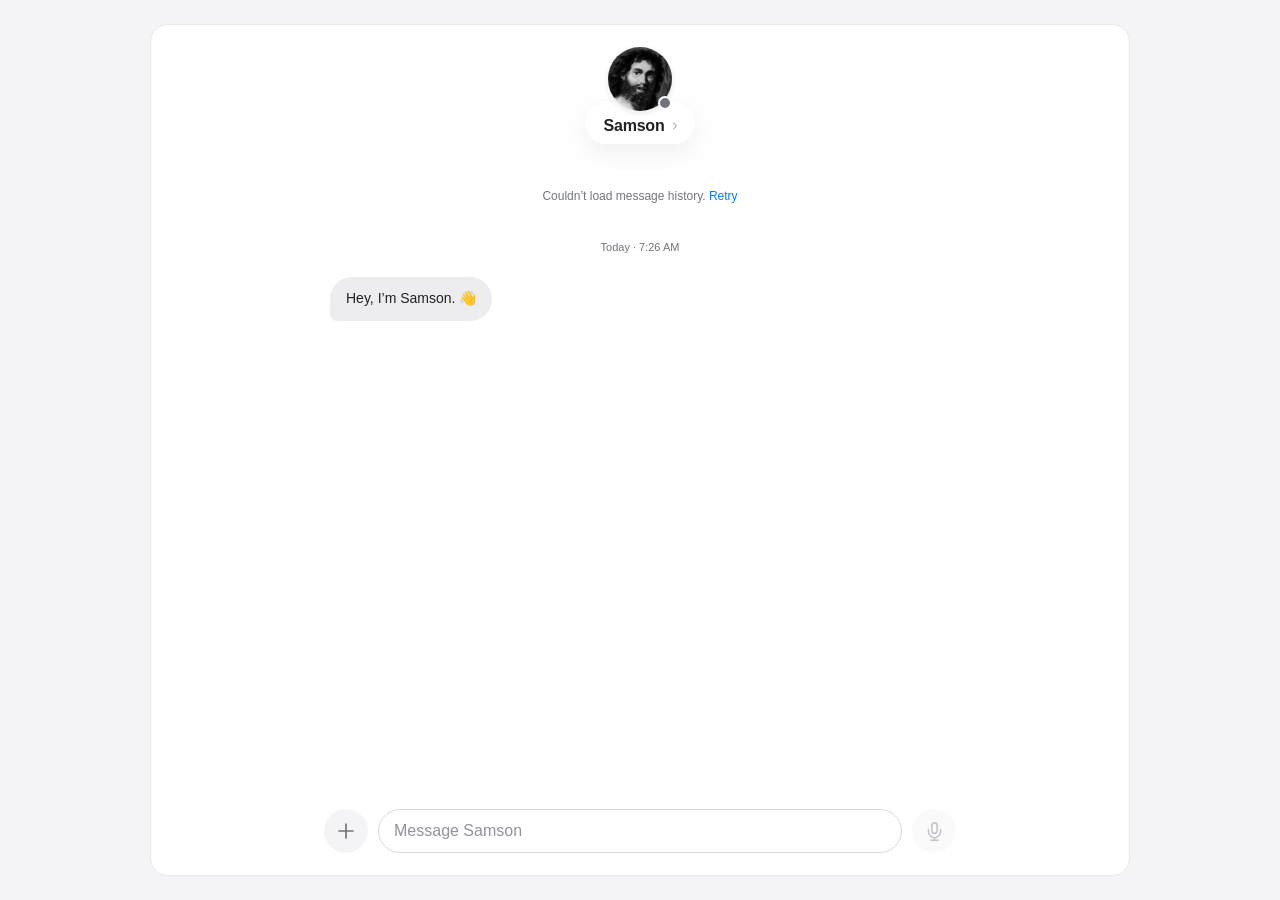
==== commit e18c4798: "Publish latest Samson listening and history interface" ====
--- a/frontend/index.html
+++ b/frontend/index.html
@@ -7,7 +7,7 @@
     <meta name="theme-color" content="#ffffff" media="(prefers-color-scheme: light)">
     <meta name="theme-color" content="#1c1c1e" media="(prefers-color-scheme: dark)">
     <title>Samson · Messages</title>
-    <link rel="icon" href="data:,">
+    <link rel="icon" type="image/png" href="assets/samson-avatar.png">
     <link rel="stylesheet" href="chat.css">
     <script>
         // Set this URL when the frontend is hosted separately from Samson.
@@ -19,6 +19,7 @@
         ).replace(/\/$/, '');
     </script>
     <script src="live-listening.js" defer></script>
+    <script src="audio-meter.js" defer></script>
     <script src="settings.js" defer></script>
     <script src="history.js" defer></script>
     <script src="chat.js" defer></script>
@@ -56,9 +57,9 @@
                     <div class="settings-row spacing-setting">
                         <span id="messageSpacingLabel">Spacing</span>
                         <div class="spacing-options" role="radiogroup" aria-labelledby="messageSpacingLabel">
-                            <label><input id="feedLinesNone" type="radio" name="messageSpacing" value="0" aria-label="Small message spacing"><span>S</span></label>
-                            <label><input id="feedLinesDefault" type="radio" name="messageSpacing" value="3" aria-label="Medium message spacing" checked><span>M</span></label>
-                            <label><input id="feedLinesLarge" type="radio" name="messageSpacing" value="10" aria-label="Large message spacing"><span>L</span></label>
+                            <label><input id="feedLinesSmall" type="radio" name="messageSpacing" value="3" aria-label="Small message spacing"><span>S</span></label>
+                            <label><input id="feedLinesDefault" type="radio" name="messageSpacing" value="6" aria-label="Medium message spacing" checked><span>M</span></label>
+                            <label><input id="feedLinesLarge" type="radio" name="messageSpacing" value="12" aria-label="Large message spacing"><span>L</span></label>
                         </div>
                     </div>
                     <label class="settings-row font-setting" for="fontFamily"><span>Font</span><span class="font-select">
@@ -109,23 +110,24 @@
                 <button id="photoButton" type="button"><span class="menu-icon"><svg aria-hidden="true"><use href="#icon-image"/></svg></span>Photo</button>
                 <button id="vocabButton" type="button"><span class="menu-icon"><svg aria-hidden="true"><use href="#icon-book"/></svg></span>Vocab Word</button>
                 <button id="memeButton" type="button"><span class="menu-icon"><svg aria-hidden="true"><use href="#icon-smile"/></svg></span>Random Meme</button>
-                <div class="menu-divider"></div>
-                <button id="listenButton" type="button" aria-controls="listenSettings"><span class="menu-icon"><svg aria-hidden="true"><use href="#icon-live"/></svg></span><span class="menu-copy">Listen &amp; print<small>Print as you speak</small></span><svg class="menu-chevron" aria-hidden="true"><use href="#icon-chevron"/></svg></button>
+                <button id="listenButton" type="button" aria-controls="listenSettings"><span class="menu-icon"><svg aria-hidden="true"><use href="#icon-live"/></svg></span><span class="menu-copy">Passive Listening</span><svg class="menu-chevron" aria-hidden="true"><use href="#icon-chevron"/></svg></button>
             </div>
             <form class="listen-settings" id="listenSettings" aria-labelledby="listenSettingsTitle" hidden>
-                <div class="listen-heading"><h2 id="listenSettingsTitle">Listen &amp; print</h2><button class="icon-button listen-close" id="closeListenSettings" type="button" aria-label="Back to plus menu"><svg aria-hidden="true"><use href="#icon-close"/></svg></button></div>
-                <p class="listen-description">Samson keeps listening and puts what you say on paper, automatically.</p>
+                <div class="listen-heading"><h2 id="listenSettingsTitle">Passive Listening</h2><button class="icon-button listen-close" id="closeListenSettings" type="button" aria-label="Back to plus menu"><svg aria-hidden="true"><use href="#icon-close"/></svg></button></div>
                 <div class="listen-fields">
                     <div class="listen-option"><label for="listenCadence">Print every</label><select id="listenCadence"><option value="10">10 seconds</option><option value="30">30 seconds</option><option value="60">1 minute</option><option value="300">5 minutes</option><option value="custom">Custom…</option></select><label class="listen-custom" id="customCadenceRow" hidden><input id="customCadence" type="number" min="1" max="300" step="1" value="20" aria-label="Print interval in seconds" disabled required>seconds · up to 300</label></div>
                     <div class="listen-option"><label for="listenDuration">Stop after</label><select id="listenDuration"><option value="0">Until I stop</option><option value="300">5 minutes</option><option value="900">15 minutes</option><option value="3600">1 hour</option><option value="custom">Custom…</option></select><label class="listen-custom" id="customDurationRow" hidden><input id="customDuration" type="number" min="1" max="1440" step="1" value="10" aria-label="Listening duration in minutes" disabled required>minutes · up to 1,440</label></div>
                 </div>
-                <p class="listen-hint">Silence won’t print. Listening continues if you close this page.</p>
                 <p class="listen-error" id="listenSettingsError" role="alert" hidden></p>
                 <button class="listen-start" id="startListening" type="submit" disabled><svg aria-hidden="true"><use href="#icon-mic"/></svg><span>Start listening</span></button>
             </form>
             <div class="listening-bar" id="listeningBar" hidden>
-                <svg class="listening-icon" aria-hidden="true"><use href="#icon-live"/></svg>
-                <div class="listening-copy"><div class="listening-title"><span id="listeningLabel">Starting…</span><time id="listeningTime">0:00</time></div><p id="listeningDetails" class="listening-details"></p><p id="listeningWarning" class="listening-warning" hidden></p></div>
+                <div class="audio-meter" id="listeningAudioMeter" hidden></div>
+                <div class="listening-copy">
+                    <div class="listening-title"><span id="listeningLabel">Starting…</span><time id="listeningTime">0:00</time></div>
+                    <p id="listeningDetails" class="listening-details"></p>
+                    <p id="listeningWarning" class="listening-warning" hidden></p>
+                </div>
                 <button class="listening-stop" id="stopListening" type="button"><svg aria-hidden="true"><use href="#icon-stop"/></svg><span>Stop</span></button>
             </div>
             <input type="file" id="imageInput" accept="image/png,image/jpeg,image/webp,image/gif" hidden>
@@ -143,7 +145,7 @@
                     <div class="input-row">
                         <textarea id="messageInput" rows="1" maxlength="1000" aria-label="Message Samson" placeholder="Message Samson"></textarea>
                         <div class="recording" id="recording" hidden>
-                            <div class="recording-bar"><span class="recording-label" id="recordingLabel">Starting…</span><time id="recordingTime">0:00</time></div>
+                            <div class="recording-bar"><div class="audio-meter" id="recordingAudioMeter" hidden></div><span class="recording-label" id="recordingLabel">Starting…</span><time id="recordingTime">0:00</time></div>
                             <p class="partial-transcript" id="partialTranscript" hidden></p>
                         </div>
                         <button class="icon-button send-button" id="sendButton" type="submit" aria-label="Send to Samson" hidden>
--- a/frontend/chat.css
+++ b/frontend/chat.css
@@ -17,7 +17,7 @@
 button, textarea, input, select { font: inherit; color: inherit; }
 button { cursor: pointer; border: 0; }
 button:disabled { opacity: .45; cursor: not-allowed; }
-button:focus-visible, textarea:focus-visible, input:focus-visible, select:focus-visible { outline: 2px solid var(--blue); outline-offset: 3px; }
+:focus, :focus-visible { outline: none; }
 svg { display: block; width: 21px; height: 21px; fill: none; stroke: currentColor; stroke-width: 1.7; stroke-linecap: round; stroke-linejoin: round; flex-shrink: 0; }
 .icon-library { position: absolute; width: 0; height: 0; overflow: hidden; }
 h1, h2, p { margin: 0; }
@@ -55,13 +55,11 @@
 .spacing-options input { position: absolute; width: 1px; height: 1px; opacity: 0; }
 .spacing-options span { display: grid; place-items: center; min-height: 30px; padding: 5px 7px; border-radius: 6px; color: var(--muted); font-size: 12px; text-align: center; }
 .spacing-options input:checked + span { background: var(--surface); color: var(--text); font-weight: 600; box-shadow: 0 1px 4px #00000015; }
-.spacing-options input:focus-visible + span { outline: 2px solid var(--blue); outline-offset: 1px; }
 .date-setting input { position: absolute; width: 1px; height: 1px; opacity: 0; }
 .settings-switch { width: 44px; height: 27px; flex-shrink: 0; padding: 3px; border-radius: 999px; background: light-dark(#cbccd2, #55555c); transition: background .15s; }
 .settings-switch::after { content: ""; display: block; width: 21px; height: 21px; border-radius: 50%; background: #fff; box-shadow: 0 1px 3px #00000020; transition: transform .15s; }
 .date-setting input:checked + .settings-switch { background: #248748; }
 .date-setting input:checked + .settings-switch::after { transform: translateX(17px); }
-.date-setting input:focus-visible + .settings-switch { outline: 2px solid var(--blue); outline-offset: 3px; }
 .connection-list { margin: 0; }
 .settings-list .settings-row + .settings-row, .connection-list .settings-row + .settings-row { border-top: 1px solid var(--line); }
 .connection-list dt { min-width: 0; }
@@ -98,11 +96,8 @@
 .history-retry:hover:not(:disabled) { text-decoration: underline; }
 .history-more { display: block; margin: 0 auto 20px; padding: 12px 18px; border-radius: 20px; background: var(--subtle); color: var(--blue); font-size: 12px; }
 .history-entries { display: flex; flex-direction: column; gap: 24px; }
-.history-entry { width: 100%; display: flex; flex-direction: column; align-items: flex-start; gap: 8px; }
-.history-entry .bubble { max-width: 90%; }
+.history-entry { gap: 8px; }
 .history-entry .paper-ticket { margin-bottom: 0; }
-.history-entry details { max-width: 100%; }
-.history-entry summary { color: var(--blue); font-size: 12px; cursor: pointer; padding: 8px 4px; }
 .history-entry time { display: block; font-size: 11px; color: var(--muted); }
 .message-image { display: block; max-width: 100%; width: 240px; max-height: 280px; object-fit: contain; border-radius: 17px; background: var(--subtle); }
 .error-message .bubble { background: light-dark(#fff2f3, #39272b); color: var(--red); }
@@ -120,7 +115,6 @@
 .message-field.dragging { background: light-dark(#edf5ff, #243249); }
 .input-row { display: flex; align-items: flex-end; gap: 6px; width: 100%; min-width: 0; }
 .input-row textarea { display: block; flex: 1; width: 100%; min-width: 0; height: 25px; min-height: 25px; max-height: 140px; border: 0; border-radius: 4px; padding: 1px 0; font-size: 16px; line-height: 23px; background: transparent; resize: none; }
-.input-row textarea:focus-visible { outline: none; }
 .input-row textarea::placeholder { color: light-dark(#92939b, #a2a2ab); }
 .send-button { width: 30px; height: 30px; margin: -2px -2px -2px 0; background: var(--blue); color: #fff; }
 .send-button:hover:not(:disabled) { background: #006de0; }
@@ -137,28 +131,23 @@
 .menu-icon { width: 34px; height: 34px; display: grid; place-items: center; border-radius: 10px; background: var(--subtle); color: var(--blue); }
 .menu-icon svg { width: 18px; height: 18px; }
 .menu-copy { flex: 1; }
-.menu-copy small { display: block; font-size: 11px; color: var(--muted); margin-top: 2px; }
 .menu-chevron { width: 15px; height: 15px; color: var(--muted); }
-.menu-divider { height: 1px; background: var(--line); margin: 5px 11px; }
 .listen-settings { position: absolute; z-index: 5; bottom: calc(100% - 9px); left: 24px; width: 348px; max-width: calc(100% - 48px); max-height: min(610px, calc(100dvh - 130px)); overflow-y: auto; padding: 20px; background: var(--surface); border: 1px solid var(--line); border-radius: 19px; box-shadow: 0 12px 45px #00000020; }
-.listen-heading { display: flex; align-items: center; justify-content: space-between; gap: 8px; margin-bottom: 8px; }
+.listen-heading { display: flex; align-items: center; justify-content: space-between; gap: 8px; margin-bottom: 14px; }
 .listen-heading h2 { font-size: 17px; font-weight: 600; letter-spacing: -.2px; }
 .listen-close { width: 30px; height: 30px; color: var(--muted); }
-.listen-description { font-size: 13px; color: var(--muted); margin-bottom: 20px; }
-.listen-fields { border: 1px solid var(--line); border-radius: 13px; overflow: hidden; }
+.listen-fields { border: 1px solid var(--line); border-radius: 13px; overflow: hidden; margin-bottom: 16px; }
 .listen-option { padding: 12px; display: grid; grid-template-columns: auto minmax(0, 1fr); align-items: center; gap: 8px; }
 .listen-option + .listen-option { border-top: 1px solid var(--line); }
 .listen-option > label { font-size: 13px; }
 .listen-option select { background: var(--surface); color: var(--blue); border: 0; padding: 5px 0 5px 4px; width: 100%; min-width: 0; text-align: right; font-size: 13px; }
 .listen-custom { grid-column: 1 / -1; display: flex; align-items: center; gap: 8px; color: var(--muted); font-size: 11px !important; }
 .listen-custom input { width: 85px; min-width: 0; padding: 6px 8px; border: 1px solid var(--line); border-radius: 7px; background: var(--subtle); font-size: 16px; }
-.listen-hint { font-size: 11px; color: var(--muted); margin: 10px 2px 20px; }
 .listen-error { font-size: 12px; color: var(--red); margin: 8px 0 12px; }
 .listen-start { width: 100%; min-height: 46px; border-radius: 12px; padding: 12px; display: flex; align-items: center; justify-content: center; gap: 8px; color: #fff; background: var(--blue); font-weight: 500; }
 .listen-start svg { width: 18px; height: 18px; }
 .listening-bar { display: flex; align-items: center; gap: 10px; padding: 12px 13px; margin-bottom: 12px; background: light-dark(#f1f8f3, #22362a); border: 1px solid light-dark(#dcece1, #354e3e); border-radius: 15px; }
 .listening-bar[data-offline="true"] { background: var(--subtle); border-color: var(--line); }
-.listening-icon { color: var(--green); width: 23px; height: 23px; }
 .listening-copy { flex: 1; min-width: 0; }
 .listening-title { display: flex; flex-wrap: wrap; gap: 8px; align-items: center; font-size: 13px; font-weight: 500; }
 .listening-title time { font-size: 12px; font-weight: 400; color: var(--muted); font-variant-numeric: tabular-nums; }
@@ -175,9 +164,17 @@
 .message-field.is-recording { background: light-dark(#fff8f8, #322627); border-color: light-dark(#eabfc3, #835157); }
 .recording { width: 100%; min-width: 0; color: var(--red); }
 .recording-bar { display: flex; align-items: center; min-height: 25px; gap: 7px; }
-.recording-bar::before { content: ""; width: 6px; height: 6px; background: currentColor; border-radius: 50%; flex-shrink: 0; }
 .recording-label { font-size: 13px; overflow-wrap: anywhere; }
 .recording time { font: 12px ui-monospace, monospace; margin-left: auto; padding-right: 3px; }
+.audio-meter { display: flex; align-items: center; flex-shrink: 0; height: 25px; color: var(--muted); }
+.audio-meter-bars { display: flex; align-items: center; flex-shrink: 0; gap: 3px; height: 22px; }
+.audio-meter-bars > span { width: 3px; height: 22px; border-radius: 3px; background: currentColor; transform: scaleY(.12); transition: transform 160ms ease-out; }
+.audio-meter[data-state="sound"] .audio-meter-bars { color: var(--green); }
+.recording .audio-meter[data-state="sound"] .audio-meter-bars { color: var(--red); }
+.audio-meter[data-state="unavailable"] .audio-meter-bars { opacity: .45; }
+@media (prefers-reduced-motion: reduce) {
+    .audio-meter-bars > span { transition: none; }
+}
 .partial-transcript { color: var(--text); font-size: 14px; line-height: 1.5; padding: 7px 0 1px; max-height: 100px; overflow-y: auto; overflow-wrap: anywhere; }
 .microphone-button[aria-pressed="true"] { background: light-dark(#fff1f1, #442a2b); color: var(--red); }
 .sr-only { position: absolute; width: 1px; height: 1px; padding: 0; margin: -1px; overflow: hidden; clip-path: inset(50%); white-space: nowrap; }
@@ -202,7 +199,6 @@
     .composer-area { padding-inline: 8px; }
     .composer { gap: 5px; }
     .recording-label { font-size: 12px; }
-    .listening-icon { display: none; }
 }
 @media (pointer: coarse) {
     .send-button, .remove-image { width: 36px; height: 36px; position: relative; }
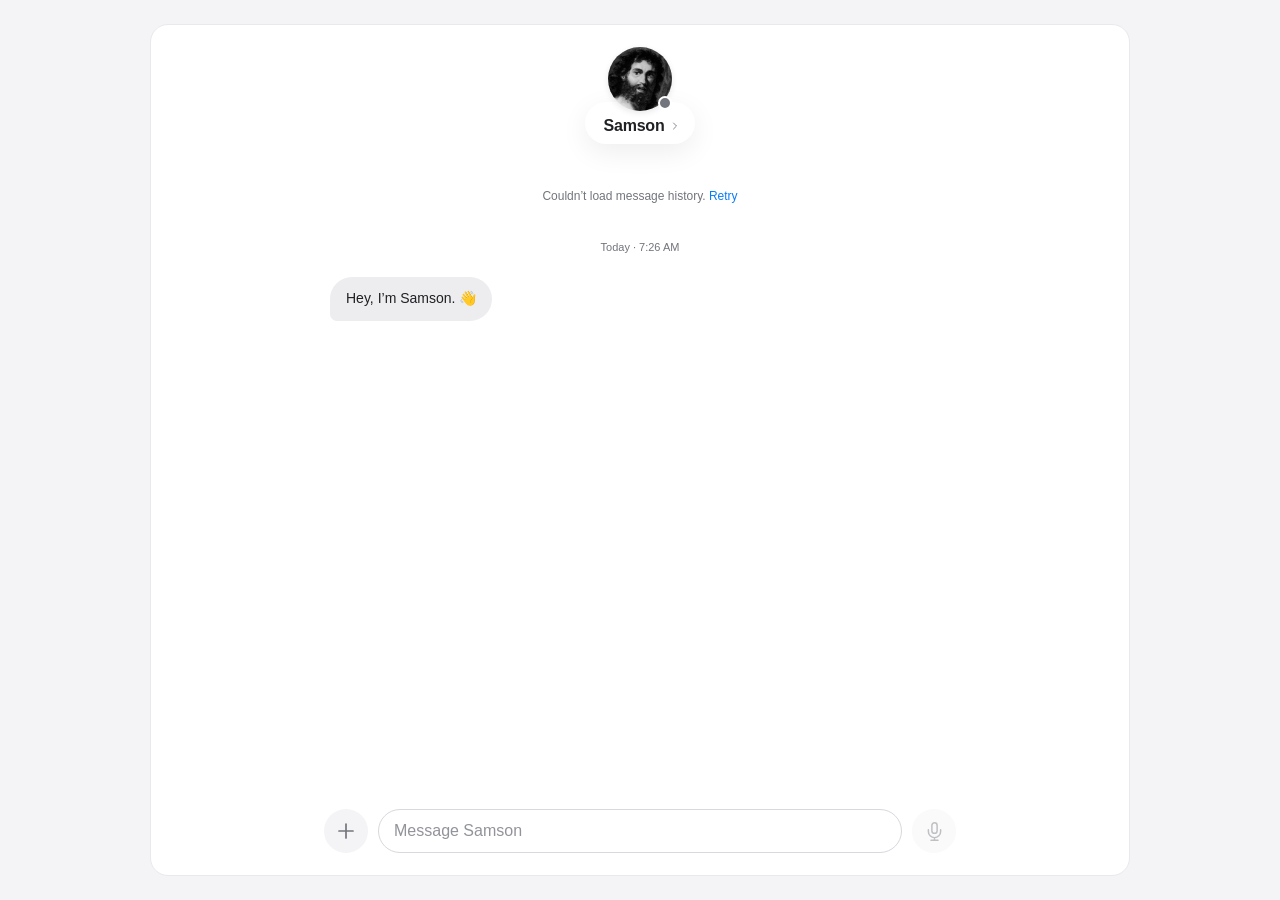
==== commit 1601733b: "Finalize short recordings and publish latest ticket refinements" ====
--- a/frontend/index.html
+++ b/frontend/index.html
@@ -143,7 +143,7 @@
                         </button>
                     </div>
                     <div class="input-row">
-                        <textarea id="messageInput" rows="1" maxlength="1000" aria-label="Message Samson" placeholder="Message Samson"></textarea>
+                        <textarea id="messageInput" rows="1" maxlength="1000" enterkeyhint="send" aria-label="Message Samson" placeholder="Message Samson"></textarea>
                         <div class="recording" id="recording" hidden>
                             <div class="recording-bar"><div class="audio-meter" id="recordingAudioMeter" hidden></div><span class="recording-label" id="recordingLabel">Starting…</span><time id="recordingTime">0:00</time></div>
                             <p class="partial-transcript" id="partialTranscript" hidden></p>
--- a/frontend/chat.css
+++ b/frontend/chat.css
@@ -96,9 +96,7 @@
 .history-retry:hover:not(:disabled) { text-decoration: underline; }
 .history-more { display: block; margin: 0 auto 20px; padding: 12px 18px; border-radius: 20px; background: var(--subtle); color: var(--blue); font-size: 12px; }
 .history-entries { display: flex; flex-direction: column; gap: 24px; }
-.history-entry { gap: 8px; }
-.history-entry .paper-ticket { margin-bottom: 0; }
-.history-entry time { display: block; font-size: 11px; color: var(--muted); }
+.history-entry { display: flex; flex-direction: column; gap: 18px; }
 .message-image { display: block; max-width: 100%; width: 240px; max-height: 280px; object-fit: contain; border-radius: 17px; background: var(--subtle); }
 .error-message .bubble { background: light-dark(#fff2f3, #39272b); color: var(--red); }
 .print-confirmation { display: flex; align-items: center; gap: 6px; font-size: 12px; color: var(--muted); padding: 2px 4px; }
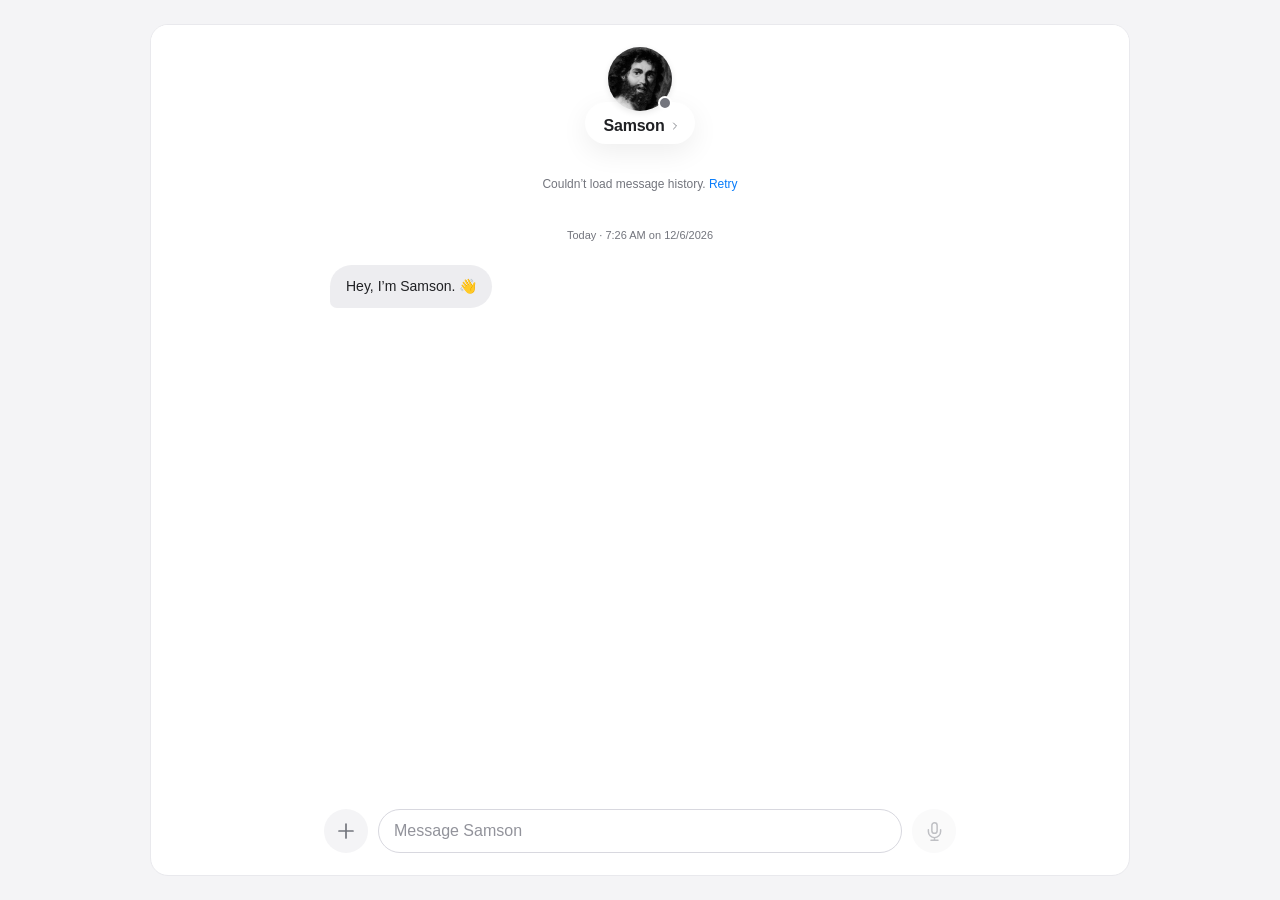
==== commit 3f663871: "Refine passive listening and publish latest Samson interface" ====
--- a/frontend/index.html
+++ b/frontend/index.html
@@ -32,6 +32,7 @@
         <symbol id="icon-send" viewBox="0 0 24 24"><path d="M12 19V5M5 12l7-7 7 7"/></symbol>
         <symbol id="icon-image" viewBox="0 0 24 24"><rect x="3" y="3" width="18" height="18" rx="3"/><circle cx="8.5" cy="8.5" r="1.5"/><path d="m21 15-5-5L5 21"/></symbol>
         <symbol id="icon-book" viewBox="0 0 24 24"><path d="M12 5c-3-2-6-2-10-1v15c4-1 7-1 10 1 3-2 6-2 10-1V4c-4-1-7-1-10 1v15"/></symbol>
+        <symbol id="icon-quote" viewBox="0 0 24 24"><path d="M10 6H4v7h6V6Zm0 7c0 4-2 5-5 5M20 6h-6v7h6V6Zm0 7c0 4-2 5-5 5"/></symbol>
         <symbol id="icon-smile" viewBox="0 0 24 24"><circle cx="12" cy="12" r="9"/><path d="M8 9h.01M16 9h.01M8 14a4 4 0 0 0 8 0"/></symbol>
         <symbol id="icon-close" viewBox="0 0 24 24"><path d="m6 6 12 12M6 18 18 6"/></symbol>
         <symbol id="icon-check" viewBox="0 0 24 24"><circle cx="12" cy="12" r="9"/><path d="m8 12 3 3 5-6"/></symbol>
@@ -49,11 +50,19 @@
         </header>
         <dialog class="samson-settings" id="samsonSettings" aria-labelledby="samsonSettingsTitle">
             <button class="icon-button settings-close" id="closeSamsonSettings" type="button" aria-label="Close settings" autofocus><svg aria-hidden="true"><use href="#icon-close"/></svg></button>
-            <div class="settings-profile"><img src="assets/samson-avatar.png" alt="" width="72" height="72"><h2 id="samsonSettingsTitle">Samson</h2></div>
+            <div class="settings-profile">
+                <img src="assets/samson-avatar.png" alt="" width="72" height="72">
+                <h2 id="samsonSettingsTitle">Samson</h2>
+                <div class="settings-metadata" role="group" aria-label="Connection status" aria-live="polite">
+                    <span class="metadata-status" id="piMetadata" role="img" aria-label="Pi: Checking…" data-state="checking">Pi</span>
+                    <span class="metadata-status" id="printerMetadata" role="img" aria-label="Printer: Checking…" data-state="checking">Printer</span>
+                    <span class="metadata-status" id="microphoneMetadata" role="img" aria-label="Mic: Checking…" data-state="checking">Mic</span>
+                </div>
+            </div>
             <section class="settings-section" aria-labelledby="settingsHeading">
                 <h3 id="settingsHeading">Messages</h3>
                 <div class="settings-list">
-                    <label class="settings-row date-setting" for="includeDate"><span>Include date</span><input id="includeDate" type="checkbox" role="switch" checked><span class="settings-switch" aria-hidden="true"></span></label>
+                    <label class="settings-row date-setting" for="includeDate"><span>Date</span><input id="includeDate" type="checkbox" role="switch" checked><span class="settings-switch" aria-hidden="true"></span></label>
                     <div class="settings-row spacing-setting">
                         <span id="messageSpacingLabel">Spacing</span>
                         <div class="spacing-options" role="radiogroup" aria-labelledby="messageSpacingLabel">
@@ -64,8 +73,8 @@
                     </div>
                     <label class="settings-row font-setting" for="fontFamily"><span>Font</span><span class="font-select">
                         <select id="fontFamily">
-                            <option value="mono" selected>Monospace</option>
-                            <option value="sans">Sans</option>
+                            <option value="mono">Monospace</option>
+                            <option value="sans" selected>Sans</option>
                             <option value="serif">Serif</option>
                         </select>
                         <svg aria-hidden="true"><use href="#icon-chevron"/></svg>
@@ -80,16 +89,17 @@
                     </div>
                 </div>
             </section>
-            <section class="settings-section" aria-labelledby="infoHeading">
-                <div class="connection-heading"><h3 id="infoHeading">Connection</h3><button id="refreshConnections" type="button">Check again</button></div>
+            <details class="settings-section connection-details" aria-labelledby="infoHeading">
+                <summary class="connection-heading"><h3 id="infoHeading">Connection</h3><svg aria-hidden="true"><use href="#icon-chevron"/></svg></summary>
                 <div class="server-notice" id="serverNotice" hidden><strong id="serverNoticeTitle"></strong><p id="serverNoticeText"></p></div>
                 <dl class="connection-list" aria-live="polite">
-                    <div class="settings-row"><dt><span id="serverLabel">Server</span><small id="serverAddress"></small></dt><dd class="connection-status" id="piConnection" data-state="checking">Checking…</dd></div>
+                    <div class="settings-row"><dt><span id="serverLabel">Server</span></dt><dd class="connection-status" id="piConnection" data-state="checking">Checking…</dd></div>
                     <div class="settings-row"><dt>Microphone</dt><dd class="connection-status" id="microphoneConnection" data-state="checking">Checking…</dd></div>
                     <div class="settings-row"><dt>Printer<small id="printerTransport"></small></dt><dd class="connection-status" id="printerConnection" data-state="checking">Checking…</dd></div>
                 </dl>
+                <div class="connection-actions"><button id="refreshConnections" type="button">Check again</button></div>
                 <p class="settings-note connection-explanation" id="printerExplanation" role="status"></p>
-            </section>
+            </details>
         </dialog>
         <div class="messages" id="messages" role="log" aria-label="Messages with Samson" aria-live="polite" aria-relevant="additions text">
             <div class="message-track" id="messageTrack">
@@ -109,6 +119,7 @@
             <div class="add-menu" id="addMenu" aria-label="Add to your message" hidden>
                 <button id="photoButton" type="button"><span class="menu-icon"><svg aria-hidden="true"><use href="#icon-image"/></svg></span>Photo</button>
                 <button id="vocabButton" type="button"><span class="menu-icon"><svg aria-hidden="true"><use href="#icon-book"/></svg></span>Vocab Word</button>
+                <button id="quoteButton" type="button"><span class="menu-icon"><svg aria-hidden="true"><use href="#icon-quote"/></svg></span>Random Quote</button>
                 <button id="memeButton" type="button"><span class="menu-icon"><svg aria-hidden="true"><use href="#icon-smile"/></svg></span>Random Meme</button>
                 <button id="listenButton" type="button" aria-controls="listenSettings"><span class="menu-icon"><svg aria-hidden="true"><use href="#icon-live"/></svg></span><span class="menu-copy">Passive Listening</span><svg class="menu-chevron" aria-hidden="true"><use href="#icon-chevron"/></svg></button>
             </div>
--- a/frontend/chat.css
+++ b/frontend/chat.css
@@ -21,10 +21,12 @@
 svg { display: block; width: 21px; height: 21px; fill: none; stroke: currentColor; stroke-width: 1.7; stroke-linecap: round; stroke-linejoin: round; flex-shrink: 0; }
 .icon-library { position: absolute; width: 0; height: 0; overflow: hidden; }
 h1, h2, p { margin: 0; }
-.chat-app { width: min(100%, 980px); height: calc(100vh - 48px); height: calc(100dvh - 48px); min-height: 380px; max-height: 1000px; margin: 0 auto; display: flex; flex-direction: column; background: var(--surface); border: 1px solid var(--line); border-radius: 18px; overflow: hidden; position: relative; }
-.chat-header { display: flex; justify-content: center; align-items: center; flex-shrink: 0; min-height: 128px; padding: 22px 24px 12px; position: relative; z-index: 2; }
+.chat-app { --contact-top: 22px; --message-top: calc(var(--contact-top) + 120px); width: min(100%, 980px); height: calc(100vh - 48px); height: calc(100dvh - 48px); min-height: 380px; max-height: 1000px; margin: 0 auto; display: flex; flex-direction: column; background: var(--surface); border: 1px solid var(--line); border-radius: 18px; overflow: hidden; position: relative; }
+.chat-app::before { content: ""; position: absolute; inset: 0 0 auto; height: var(--message-top); background: linear-gradient(to bottom, var(--surface), color-mix(in srgb, var(--surface) 80%, transparent) 45%, transparent); z-index: 1; pointer-events: none; }
+/* Float the contact over the conversation without blocking messages beside it. */
+.chat-header { display: flex; justify-content: center; align-items: center; padding: 0 24px; position: absolute; inset: var(--contact-top) 0 auto; z-index: 2; pointer-events: none; }
 .contact-heading { font-size: inherit; }
-.contact { display: flex; flex-direction: column; align-items: center; padding: 0; border-radius: 18px; background: transparent; }
+.contact { display: flex; flex-direction: column; align-items: center; padding: 0; border-radius: 18px; background: transparent; pointer-events: auto; }
 .avatar { width: 64px; height: 64px; border-radius: 50%; background: var(--subtle); position: relative; z-index: 1; box-shadow: 0 2px 6px #00000018; }
 .avatar img { display: block; width: 100%; height: 100%; border-radius: inherit; object-fit: cover; }
 .avatar::after { content: ""; position: absolute; width: 10px; height: 10px; border: 2px solid var(--surface); border-radius: 50%; right: 0; bottom: 1px; background: var(--muted); }
@@ -39,6 +41,11 @@
 .settings-profile { text-align: center; margin-bottom: 28px; }
 .settings-profile img { display: block; margin: 0 auto 12px; border-radius: 50%; box-shadow: 0 3px 12px #00000012; }
 .settings-profile h2 { font-size: 22px; font-weight: 650; letter-spacing: -.5px; }
+.settings-metadata { display: flex; justify-content: center; align-items: center; gap: 14px; margin-top: 6px; color: var(--muted); font-size: 12px; }
+.metadata-status { display: inline-flex; align-items: center; gap: 7px; white-space: nowrap; }
+.metadata-status::before { content: ""; width: 6px; height: 6px; flex-shrink: 0; border-radius: 50%; background: var(--muted); }
+.metadata-status[data-state="active"]::before { background: var(--green); }
+.metadata-status[data-state="offline"]::before { background: var(--red); }
 .settings-section + .settings-section { margin-top: 24px; }
 .settings-section h3 { margin: 0 0 9px 3px; color: var(--muted); font-size: 11px; font-weight: 600; text-transform: uppercase; letter-spacing: 1px; }
 .settings-row { display: flex; justify-content: space-between; align-items: center; gap: 16px; padding: 15px 16px; }
@@ -64,9 +71,13 @@
 .settings-list .settings-row + .settings-row, .connection-list .settings-row + .settings-row { border-top: 1px solid var(--line); }
 .connection-list dt { min-width: 0; }
 .connection-list dt small { display: block; font-size: 11px; color: var(--muted); overflow-wrap: anywhere; margin-top: 2px; }
-.connection-heading { display: flex; align-items: center; justify-content: space-between; margin: -6px 0 4px; }
+.connection-heading { display: flex; align-items: center; justify-content: space-between; min-height: 44px; margin: -6px 0 0; border-radius: 6px; cursor: pointer; list-style: none; }
+.connection-heading::-webkit-details-marker { display: none; }
 .connection-heading h3 { margin-bottom: 0; }
-.connection-heading button { padding: 9px 3px 9px 12px; background: transparent; color: var(--blue); font-size: 12px; border-radius: 6px; }
+.connection-heading svg { width: 14px; height: 14px; margin-right: 3px; color: var(--muted); }
+.connection-details[open] > .connection-heading svg { transform: rotate(90deg); }
+.connection-actions { display: flex; justify-content: flex-end; margin-top: 4px; }
+.connection-actions button { padding: 9px 3px 9px 12px; background: transparent; color: var(--blue); font-size: 12px; border-radius: 6px; }
 .server-notice { padding: 12px 14px; margin-bottom: 12px; background: light-dark(#edf5ff, #243249); border-radius: 12px; font-size: 12px; }
 .server-notice strong { font-weight: 600; }
 .server-notice p { margin-top: 3px; color: var(--muted); font-size: 11px; line-height: 1.6; }
@@ -80,8 +91,8 @@
 @media (prefers-reduced-motion: reduce) { .settings-switch, .settings-switch::after { transition: none; } }
 .icon-button { display: grid; place-items: center; width: 44px; height: 44px; border-radius: 50%; flex-shrink: 0; background: transparent; padding: 0; }
 .icon-button:hover:not(:disabled) { background: var(--subtle); }
-.messages { flex: 1; min-height: 0; overflow-y: auto; overscroll-behavior: contain; scrollbar-width: thin; scrollbar-color: var(--line) transparent; }
-.message-track { display: flex; flex-direction: column; gap: 18px; max-width: 680px; margin: 0 auto; padding: 23px 30px 18px; }
+.messages { flex: 1; min-height: 0; overflow-y: auto; overscroll-behavior: contain; scrollbar-width: thin; scrollbar-color: var(--line) transparent; scroll-padding-top: var(--message-top); }
+.message-track { display: flex; flex-direction: column; gap: 18px; max-width: 680px; margin: 0 auto; padding: var(--message-top) 30px 18px; }
 .day-label { text-align: center; font-size: 11px; color: var(--muted); padding-bottom: 3px; }
 .message { display: flex; flex-direction: column; align-items: flex-start; max-width: 83%; gap: 5px; }
 .message.outgoing { align-self: flex-end; align-items: flex-end; }
@@ -179,9 +190,8 @@
 .noscript { padding: 15px; text-align: center; }
 @media (max-width: 700px) {
     body { padding: 0; }
-    .chat-app { width: 100%; height: 100vh; height: 100dvh; max-height: none; min-height: 0; border: 0; border-radius: 0; }
-    .chat-header { min-height: 116px; padding-top: max(18px, env(safe-area-inset-top)); padding-bottom: 10px; }
-    .message-track { padding: 20px 20px 14px; }
+    .chat-app { --contact-top: max(18px, env(safe-area-inset-top)); width: 100%; height: 100vh; height: 100dvh; max-height: none; min-height: 0; border: 0; border-radius: 0; }
+    .message-track { padding: var(--message-top) 20px 14px; }
     .message { max-width: 88%; }
     .composer-area { padding: 12px 12px max(16px, env(safe-area-inset-bottom)); }
     .composer { gap: 7px; }
